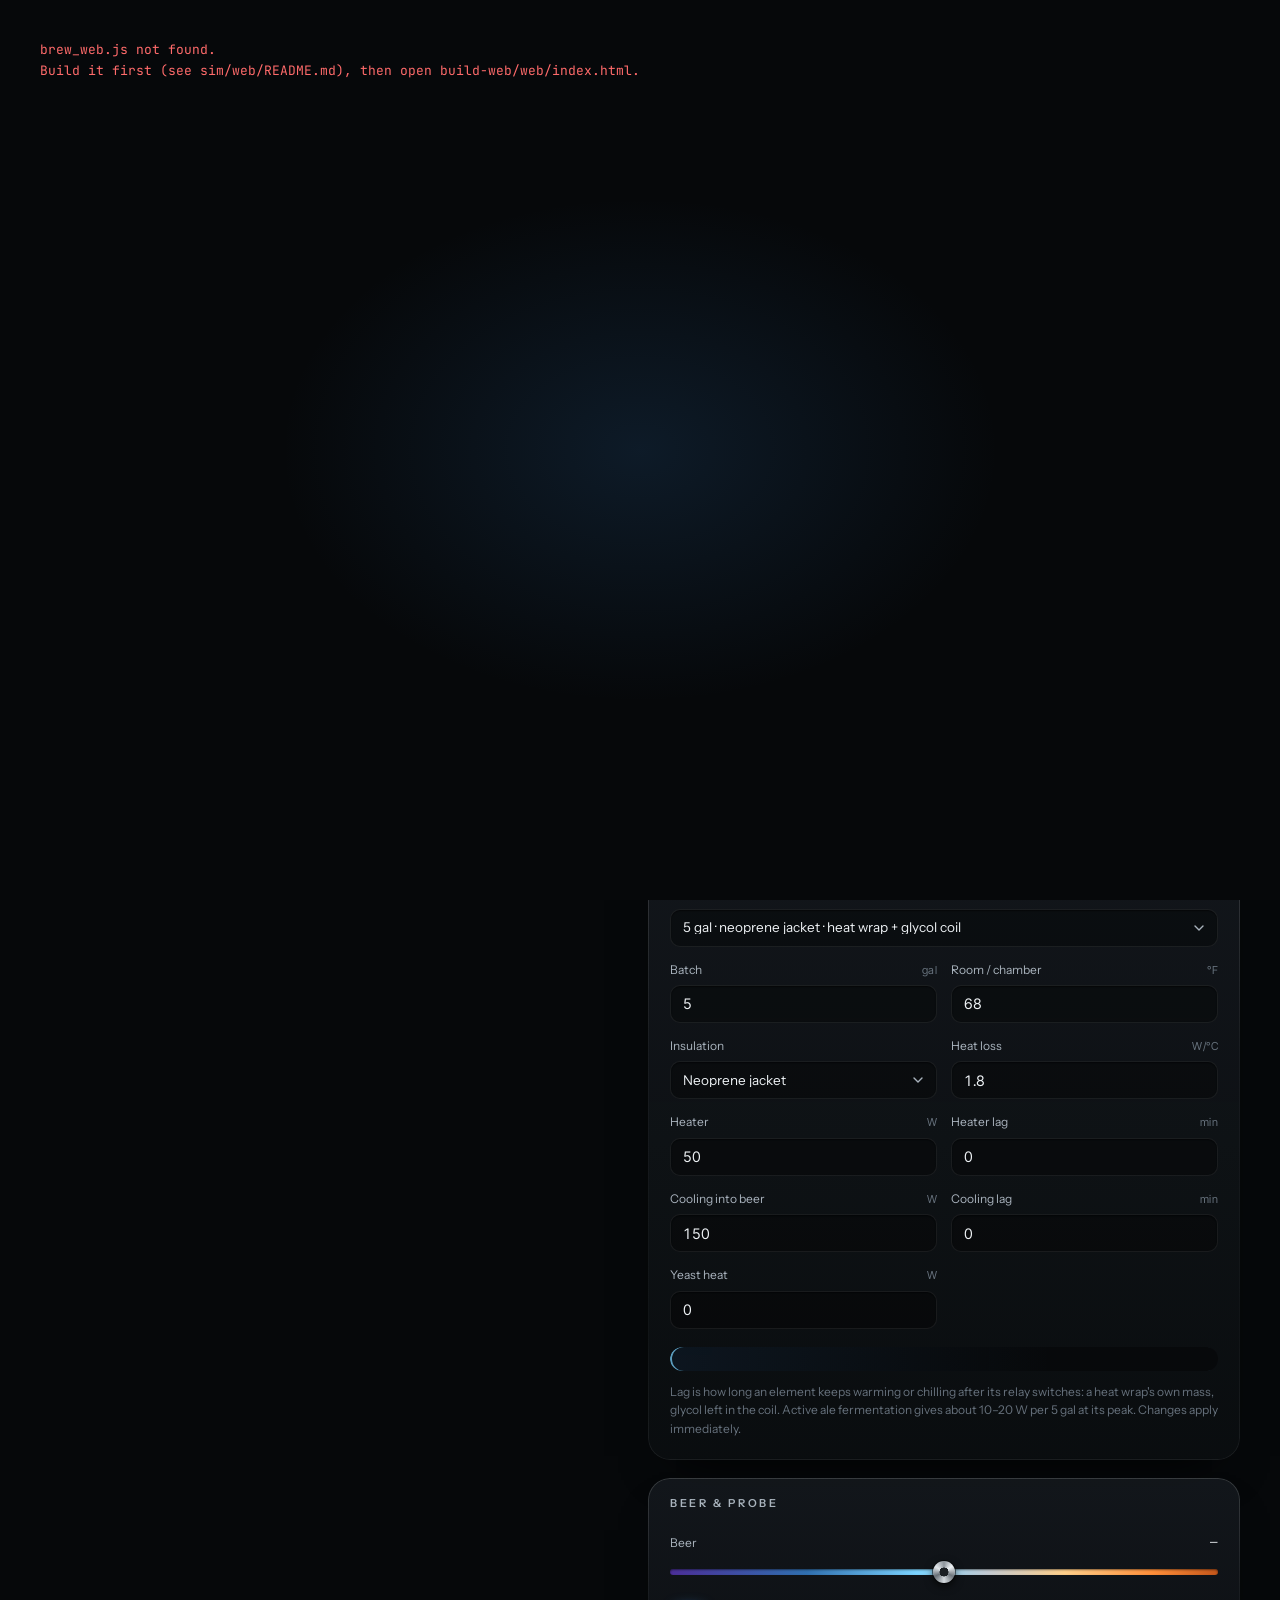
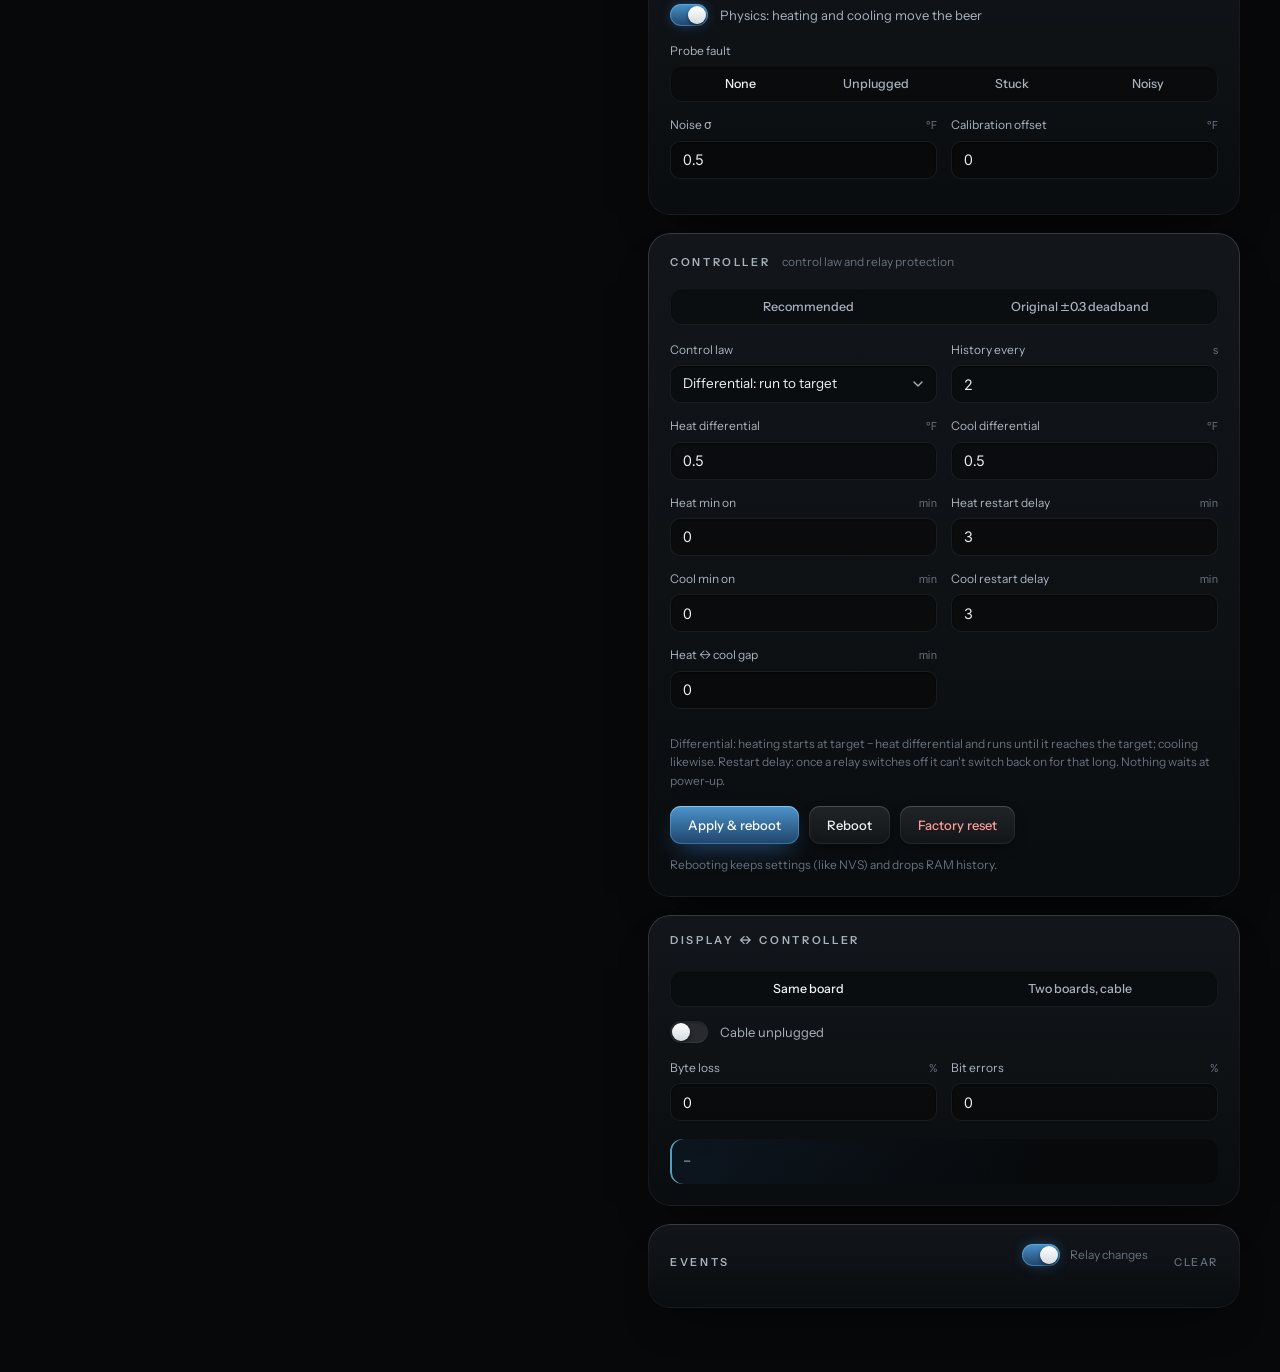
==== sim/web/index.html @ 87514ef5 "Graph: Hairline style by default, Mist as an option The history graph had a boxed fill cut square ac" ====
<!doctype html>
<html lang="en">
<head>
<meta charset="utf-8">
<meta name="viewport" content="width=device-width, initial-scale=1">
<title>BrewDial Bench</title>
<link rel="preconnect" href="https://fonts.googleapis.com">
<link rel="preconnect" href="https://fonts.gstatic.com" crossorigin>
<link href="https://fonts.googleapis.com/css2?family=Inter+Tight:wght@200;300;400;500&family=Instrument+Sans:wght@400;500;600&family=JetBrains+Mono:wght@400;500&display=swap" rel="stylesheet">
<link rel="stylesheet" href="style.css">
</head>
<body data-state="idle">

<!-- room light: tinted by the dial's state, like the dial's own background -->
<div class="atmos" aria-hidden="true"><div class="atmos-glow"></div><div class="atmos-floor"></div><div class="grain"></div></div>

<header class="bar">
  <div class="brand">
    <span class="brand-mark" aria-hidden="true"></span>
    <span class="brand-word">BrewDial</span>
    <span class="brand-sub">Bench</span>
  </div>
  <div class="clock" title="Simulated time since start">
    <span class="clock-label">Sim time</span>
    <span id="simclock">00:00:00</span>
  </div>
  <div class="seg" id="speed" role="group" aria-label="Simulation speed">
    <button data-speed="0" title="Pause the controller and beer (UI keeps running)" aria-label="Pause">
      <svg viewBox="0 0 12 12" width="10" height="10"><rect x="2" y="1.5" width="2.6" height="9" rx="1"/><rect x="7.4" y="1.5" width="2.6" height="9" rx="1"/></svg>
    </button>
    <button data-speed="1" class="on">1×</button>
    <button data-speed="10">10×</button>
    <button data-speed="60">60×</button>
    <button data-speed="600">600×</button>
    <button data-speed="3600">3600×</button>
  </div>
</header>

<main>
  <!-- ---------------------------------------------------------------- stage -->
  <section class="stage" aria-label="Device">
    <div class="device" id="device">
      <div class="ring" id="ring" title="Drag to turn the knob">
        <div class="knurl" id="knurl"></div>
        <div class="ring-light"></div>
      </div>
      <div class="bezel" id="bezel">
        <canvas id="screen" width="480" height="480" aria-label="BrewDial screen: click to tap"></canvas>
        <div class="glass" aria-hidden="true"></div>
      </div>
      <!-- square panel: three physical keys on the right edge (ButtonInput in the firmware) -->
      <div class="keys" aria-label="Panel keys">
        <button class="key" data-key="0" title="Up (↑): hold to repeat" aria-label="Up">
          <svg viewBox="0 0 24 24" width="18" height="18"><path d="M6 15l6-6 6 6" fill="none" stroke="currentColor" stroke-width="2" stroke-linecap="round" stroke-linejoin="round"/></svg>
        </button>
        <button class="key key-sel" data-key="2" title="Select (Space / Enter)" aria-label="Select"><i></i></button>
        <button class="key" data-key="1" title="Down (↓): hold to repeat" aria-label="Down">
          <svg viewBox="0 0 24 24" width="18" height="18"><path d="M6 9l6 6 6-6" fill="none" stroke="currentColor" stroke-width="2" stroke-linecap="round" stroke-linejoin="round"/></svg>
        </button>
      </div>
    </div>
    <div class="floor" aria-hidden="true"></div>

    <div class="deck deck-round">
      <button id="ccw" class="disc" title="Turn one detent counter-clockwise (←)" aria-label="Turn counter-clockwise">
        <svg viewBox="0 0 24 24" width="20" height="20"><path d="M8.5 6.2A7.5 7.5 0 1 1 4.6 13" fill="none" stroke="currentColor" stroke-width="1.6" stroke-linecap="round"/><path d="M8.9 2.6 8.3 6.6l4 .7" fill="none" stroke="currentColor" stroke-width="1.6" stroke-linecap="round" stroke-linejoin="round"/></svg>
      </button>
      <button id="press" class="press" title="Press the knob; hold to keep it down (Space)">Press</button>
      <button id="cw" class="disc" title="Turn one detent clockwise (→)" aria-label="Turn clockwise">
        <svg viewBox="0 0 24 24" width="20" height="20"><path d="M15.5 6.2A7.5 7.5 0 1 0 19.4 13" fill="none" stroke="currentColor" stroke-width="1.6" stroke-linecap="round"/><path d="M15.1 2.6l.6 4-4 .7" fill="none" stroke="currentColor" stroke-width="1.6" stroke-linecap="round" stroke-linejoin="round"/></svg>
      </button>
    </div>
    <div class="deck deck-square">
      <button class="disc" data-key="1" title="Down (↓): hold to repeat" aria-label="Down">
        <svg viewBox="0 0 24 24" width="20" height="20"><path d="M6 9l6 6 6-6" fill="none" stroke="currentColor" stroke-width="1.8" stroke-linecap="round" stroke-linejoin="round"/></svg>
      </button>
      <button class="press" data-key="2" title="Select (Space / Enter). Name to be decided">Select</button>
      <button class="disc" data-key="0" title="Up (↑): hold to repeat" aria-label="Up">
        <svg viewBox="0 0 24 24" width="20" height="20"><path d="M6 15l6-6 6 6" fill="none" stroke="currentColor" stroke-width="1.8" stroke-linecap="round" stroke-linejoin="round"/></svg>
      </button>
    </div>
    <div class="deck deck-small">
      <div class="seg" id="device-kind" role="group" aria-label="Device">
        <button data-kind="round" class="on">Round · knob ring</button>
        <button data-kind="square">Square · buttons</button>
      </div>
      <div class="seg" id="graph-style" role="group" aria-label="Graph style">
        <button data-style="hairline" class="on">Hairline</button>
        <button data-style="mist">Mist</button>
      </div>
      <span class="deck-round">
        <button id="ccw5" class="chip">−5</button>
        <button id="bounce" class="chip" title="One raw encoder count (half a detent): should do nothing">½ detent</button>
        <button id="cw5" class="chip">+5</button>
      </span>
    </div>
    <p class="hint" id="hint"></p>
  </section>

  <!-- ---------------------------------------------------------------- console -->
  <section class="console">

    <article class="card wide telemetry" id="c-state">
      <div class="tele">
        <span class="tele-label">Probe</span>
        <span class="tele-num"><b id="s-temp">–</b><i>°F</i></span>
      </div>
      <div class="tele">
        <span class="tele-label">Target</span>
        <span class="tele-num"><b id="s-sp">–</b><i>°F</i></span>
      </div>
      <div class="tele tele-doing">
        <span class="tele-label">Doing</span>
        <span class="pill" id="s-action">–</span>
      </div>
      <div class="tele-extra" id="s-extra">–</div>
    </article>

    <article class="card wide" id="c-relays">
      <header class="card-h"><h2>Outputs</h2><span class="card-sub">relays, and the power the elements actually deliver</span></header>
      <div class="relays">
        <div class="relay heat" id="r-heat">
          <div class="lens"><i></i></div>
          <div class="relay-body">
            <div class="relay-top"><b>Heat</b><span class="relay-state">–</span></div>
            <div class="meter"><i></i></div>
            <span class="relay-sub">–</span>
          </div>
        </div>
        <div class="relay cool" id="r-cool">
          <div class="lens"><i></i></div>
          <div class="relay-body">
            <div class="relay-top"><b>Cool</b><span class="relay-state">–</span></div>
            <div class="meter"><i></i></div>
            <span class="relay-sub">–</span>
          </div>
        </div>
      </div>
    </article>

    <article class="card wide" id="c-chart">
      <header class="card-h"><h2>History</h2><span class="card-sub" id="chart-span"></span>
        <button id="chart-clear" class="link">Clear</button></header>
      <canvas id="chart" height="200"></canvas>
      <div class="legend">
        <span class="k beer">Beer</span><span class="k probe">Probe reading</span>
        <span class="k sp">Target</span><span class="k heat">Heating</span><span class="k cool">Cooling</span>
      </div>
    </article>

    <article class="card" id="c-plant">
      <header class="card-h"><h2>Fermenter</h2><span class="card-sub">the physical rig</span></header>
      <div class="field"><label for="plant-preset">Setup</label>
        <select id="plant-preset">
          <option value="jacket" selected>5 gal · neoprene jacket · heat wrap + glycol coil</option>
          <option value="freezer">5 gal · chest freezer chamber + heat pad</option>
          <option value="bare">5 gal · bare stainless · heat wrap + glycol coil</option>
          <option value="fast">Fast demo (old model, ~4 °F/min)</option>
          <option value="custom">Custom</option>
        </select></div>
      <div class="grid2">
        <div class="field"><label for="vol">Batch <u>gal</u></label><input type="number" id="vol" step="0.5" min="0.5" value="5"></div>
        <div class="field"><label for="room">Room / chamber <u>°F</u></label><input type="number" id="room" step="1" value="68"></div>
        <div class="field"><label for="insul">Insulation</label>
          <select id="insul">
            <option value="bare">Bare stainless</option>
            <option value="neoprene" selected>Neoprene jacket</option>
            <option value="foam">Thick foam jacket</option>
            <option value="freezer">Inside a chest freezer</option>
            <option value="custom">Custom</option>
          </select></div>
        <div class="field"><label for="loss">Heat loss <u>W/°C</u></label><input type="number" id="loss" step="0.1" min="0" value="1.8"></div>
        <div class="field"><label for="heatw">Heater <u>W</u></label><input type="number" id="heatw" step="5" min="0" value="50"></div>
        <div class="field"><label for="heatlag">Heater lag <u>min</u></label><input type="number" id="heatlag" step="0.5" min="0" value="0"></div>
        <div class="field"><label for="coolw">Cooling into beer <u>W</u></label><input type="number" id="coolw" step="10" min="0" value="150"></div>
        <div class="field"><label for="coollag">Cooling lag <u>min</u></label><input type="number" id="coollag" step="0.5" min="0" value="0"></div>
        <div class="field"><label for="yeast">Yeast heat <u>W</u></label><input type="number" id="yeast" step="1" value="0"></div>
      </div>
      <p class="readout" id="plant-explain"></p>
      <p class="note">Lag is how long an element keeps warming or chilling after its relay switches: a heat wrap's own mass, glycol left in the coil. Active ale fermentation gives about 10–20 W per 5 gal at its peak. Changes apply immediately.</p>
    </article>

    <article class="card" id="c-beer">
      <header class="card-h"><h2>Beer &amp; probe</h2></header>
      <div class="field">
        <label for="beer">Beer <b id="beer-v">–</b></label>
        <input type="range" id="beer" min="25" max="90" step="0.1">
      </div>
      <label class="switch-row"><input type="checkbox" class="switch" id="physics" checked> Physics: heating and cooling move the beer</label>
      <div class="field">
        <label>Probe fault</label>
        <div class="seg seg-fill" id="fault">
          <button data-f="0" class="on">None</button>
          <button data-f="1">Unplugged</button>
          <button data-f="2">Stuck</button>
          <button data-f="3">Noisy</button>
        </div>
      </div>
      <div class="grid2">
        <div class="field"><label for="noise">Noise σ <u>°F</u></label><input type="number" id="noise" step="0.1" min="0" value="0.5"></div>
        <div class="field"><label for="offset">Calibration offset <u>°F</u></label><input type="number" id="offset" step="0.1" value="0"></div>
      </div>
    </article>

    <article class="card" id="c-setup">
      <header class="card-h"><h2>Controller</h2><span class="card-sub">control law and relay protection</span></header>
      <div class="seg seg-fill presets">
        <button id="preset-recommended">Recommended</button>
        <button id="preset-original">Original ±0.3 deadband</button>
      </div>
      <div class="grid2">
        <div class="field"><label for="law">Control law</label>
          <select id="law"><option value="1" selected>Differential: run to target</option><option value="0">Deadband: stop at band</option></select></div>
        <div class="field"><label for="histsec">History every <u>s</u></label><input type="number" id="histsec" min="1" max="3600" value="2"></div>
        <div class="field"><label for="hdiff">Heat differential <u>°F</u></label><input type="number" id="hdiff" step="0.1" min="0" value="0.5"></div>
        <div class="field"><label for="cdiff">Cool differential <u>°F</u></label><input type="number" id="cdiff" step="0.1" min="0" value="0.5"></div>
        <div class="field"><label for="hon">Heat min on <u>min</u></label><input type="number" id="hon" step="0.5" min="0" value="0"></div>
        <div class="field"><label for="hoff">Heat restart delay <u>min</u></label><input type="number" id="hoff" step="0.5" min="0" value="3"></div>
        <div class="field"><label for="con">Cool min on <u>min</u></label><input type="number" id="con" step="0.5" min="0" value="0"></div>
        <div class="field"><label for="coff">Cool restart delay <u>min</u></label><input type="number" id="coff" step="0.5" min="0" value="3"></div>
        <div class="field"><label for="change">Heat ↔ cool gap <u>min</u></label><input type="number" id="change" step="0.5" min="0" value="0"></div>
      </div>
      <p class="note">Differential: heating starts at target − heat differential and runs until it reaches the target; cooling likewise. Restart delay: once a relay switches off it can't switch back on for that long. Nothing waits at power-up.</p>
      <div class="actions">
        <button id="apply" class="btn primary">Apply &amp; reboot</button>
        <button id="reboot" class="btn">Reboot</button>
        <button id="factory" class="btn danger">Factory reset</button>
      </div>
      <p class="note">Rebooting keeps settings (like NVS) and drops RAM history.</p>
    </article>

    <article class="card" id="c-link">
      <header class="card-h"><h2>Display ↔ controller</h2></header>
      <div class="seg seg-fill" id="topology">
        <button data-split="0" class="on">Same board</button>
        <button data-split="1">Two boards, cable</button>
      </div>
      <div id="link-opts">
        <label class="switch-row"><input type="checkbox" class="switch" id="unplug"> Cable unplugged</label>
        <div class="grid2">
          <div class="field"><label for="drop">Byte loss <u>%</u></label><input type="number" id="drop" min="0" max="100" step="0.5" value="0"></div>
          <div class="field"><label for="corrupt">Bit errors <u>%</u></label><input type="number" id="corrupt" min="0" max="100" step="0.5" value="0"></div>
        </div>
      </div>
      <p class="readout" id="link-stats">–</p>
    </article>

    <article class="card wide" id="c-log">
      <header class="card-h"><h2>Events</h2>
        <label class="switch-row inline"><input type="checkbox" class="switch" id="log-actions" checked> Relay changes</label>
        <button id="log-clear" class="link">Clear</button></header>
      <ol id="log" aria-live="polite"></ol>
    </article>
  </section>
</main>

<div id="loading"><div class="load-word">BrewDial</div><div class="load-line"><i></i></div><div class="load-msg">Starting the firmware</div></div>
<script src="brew_web.js"></script>
<script src="app.js"></script>
</body>
</html>
---- sim/web/style.css ----
/* BrewDial Bench. The page takes its colour from the dial: the same gradients brew_ui.c uses
 * for cool / idle, heat, cold crash and pause (s_grad, s_line) light the room around the device.
 * Machined stainless and knurl for the hardware, smoked glass for the instruments. */

/* ---------------------------------------------------------------- tokens */
@property --s      { syntax: '<color>'; inherits: true; initial-value: #3070b0; }
@property --s-hi   { syntax: '<color>'; inherits: true; initial-value: #7cd4ff; }
@property --s-deep { syntax: '<color>'; inherits: true; initial-value: #20456b; }

:root {
  /* the dial's palette (brew_ui.c) */
  --cool: #3070b0;  --cool-hi: #7cd4ff;  --cool-deep: #20456b;
  --heat: #ff8f3a;  --heat-hi: #ffcf8a;  --heat-deep: #c4561a;
  --crash: #8c5ff2; --crash-hi: #d8bcff; --crash-deep: #4b2e98;
  --pause: #5f6871; --pause-hi: #c3cad1; --pause-deep: #383f46;

  /* surfaces */
  --ink-0: #06080a;
  --ink-1: #0b0e11;
  --well: rgba(0, 0, 0, .32);
  --hair: rgba(255, 255, 255, .07);
  --hair-2: rgba(255, 255, 255, .12);

  /* text */
  --text: #eef2f5;
  --text-2: #a9b3bd;
  --text-3: #66717c;
  --bad: #ff6b6b;

  /* type */
  --f-ui: "Instrument Sans", "SF Pro Text", "Segoe UI Variable Text", system-ui, sans-serif;
  --f-num: "Inter Tight", "SF Pro Display", "Segoe UI Variable Display", system-ui, sans-serif;
  --f-mono: "JetBrains Mono", "SF Mono", "Cascadia Mono", Consolas, monospace;

  --ease: cubic-bezier(.2, .75, .2, 1);
  color-scheme: dark;
}

/* the room follows the dial (same mapping as compute_vs) */
body[data-state="idle"],
body[data-state="cool"]  { --s: var(--cool);  --s-hi: var(--cool-hi);  --s-deep: var(--cool-deep); }
body[data-state="heat"]  { --s: var(--heat);  --s-hi: var(--heat-hi);  --s-deep: var(--heat-deep); }
body[data-state="crash"] { --s: var(--crash); --s-hi: var(--crash-hi); --s-deep: var(--crash-deep); }
body[data-state="pause"] { --s: var(--pause); --s-hi: var(--pause-hi); --s-deep: var(--pause-deep); }

/* ---------------------------------------------------------------- base */
*, *::before, *::after { box-sizing: border-box; }
html, body { margin: 0; }
body {
  min-height: 100vh;
  background: var(--ink-0);
  color: var(--text);
  font: 400 14px/1.45 var(--f-ui);
  -webkit-font-smoothing: antialiased;
  transition: --s 1.1s var(--ease), --s-hi 1.1s var(--ease), --s-deep 1.1s var(--ease);
}
button, input, select { font: inherit; color: inherit; }
::selection { background: color-mix(in oklab, var(--s) 45%, transparent); }

/* ---------------------------------------------------------------- atmosphere */
.atmos { position: fixed; inset: 0; z-index: -1; pointer-events: none; overflow: hidden; }
.atmos-glow {
  position: absolute; inset: -10%;
  background:
    radial-gradient(42% 46% at 24% 42%, color-mix(in oklab, var(--s) 34%, transparent), transparent 72%),
    radial-gradient(30% 30% at 24% 42%, color-mix(in oklab, var(--s-hi) 10%, transparent), transparent 70%),
    radial-gradient(60% 50% at 85% 0%, color-mix(in oklab, var(--s-deep) 22%, transparent), transparent 70%);
}
.atmos-floor {
  position: absolute; inset: 0;
  background:
    radial-gradient(120% 80% at 50% 120%, rgba(255, 255, 255, .025), transparent 60%),
    radial-gradient(140% 120% at 50% 40%, transparent 55%, rgba(0, 0, 0, .55));
}
.grain {
  position: absolute; inset: 0; opacity: .045;
  background-image: url("data:image/svg+xml,%3Csvg xmlns='http://www.w3.org/2000/svg' width='160' height='160'%3E%3Cfilter id='n'%3E%3CfeTurbulence type='fractalNoise' baseFrequency='.9' numOctaves='2' stitchTiles='stitch'/%3E%3C/filter%3E%3Crect width='100%25' height='100%25' filter='url(%23n)'/%3E%3C/svg%3E");
}

/* ---------------------------------------------------------------- header */
.bar {
  position: sticky; top: 0; z-index: 5;
  display: grid; grid-template-columns: 1fr auto 1fr; align-items: center; gap: 24px;
  height: 68px; padding: 0 40px;
  background: linear-gradient(180deg, rgba(6, 8, 10, .82), rgba(6, 8, 10, .55));
  backdrop-filter: blur(20px) saturate(150%);
  -webkit-backdrop-filter: blur(20px) saturate(150%);
}
.bar::after {
  content: ""; position: absolute; left: 0; right: 0; bottom: 0; height: 1px;
  background: linear-gradient(90deg, transparent, var(--hair-2) 20%, color-mix(in oklab, var(--s-hi) 40%, transparent) 50%, var(--hair-2) 80%, transparent);
}
.brand { display: flex; align-items: center; gap: 14px; }
.brand-mark {
  width: 22px; height: 22px; border-radius: 50%; position: relative; flex: none;
  background: conic-gradient(#8d949b, #eef2f5 12%, #6f767d 28%, #d4dade 42%, #686f76 56%, #e3e8ec 70%, #7a8188 84%, #8d949b);
  box-shadow: 0 2px 6px rgba(0, 0, 0, .6);
}
.brand-mark::after {
  content: ""; position: absolute; inset: 3px; border-radius: 50%;
  background: radial-gradient(circle at 50% 30%, var(--s-hi), var(--s) 45%, var(--s-deep) 80%, #000);
  box-shadow: inset 0 0 0 1px rgba(0, 0, 0, .6), 0 0 10px color-mix(in oklab, var(--s) 70%, transparent);
}
.brand-word { font-weight: 600; font-size: 13px; letter-spacing: .34em; text-transform: uppercase; }
.brand-sub {
  font-size: 11px; letter-spacing: .26em; text-transform: uppercase; color: var(--text-3);
  padding-left: 14px; border-left: 1px solid var(--hair-2);
}
.clock { display: flex; flex-direction: column; align-items: center; line-height: 1; gap: 5px; }
.clock-label { font-size: 9.5px; letter-spacing: .3em; text-transform: uppercase; color: var(--text-3); }
#simclock {
  font: 300 22px/1 var(--f-num); letter-spacing: .04em; font-variant-numeric: tabular-nums;
  color: var(--text);
}
.bar > .seg { justify-self: end; }

/* ---------------------------------------------------------------- segmented control (sliding thumb) */
.seg {
  position: relative; display: inline-flex; padding: 3px; gap: 2px; border-radius: 12px;
  background: rgba(0, 0, 0, .35);
  box-shadow: inset 0 1px 2px rgba(0, 0, 0, .6), inset 0 0 0 1px var(--hair);
}
.seg button {
  position: relative; z-index: 1; border: 0; background: none; cursor: pointer;
  height: 30px; padding: 0 13px; border-radius: 9px;
  font: 500 12.5px/1 var(--f-num); letter-spacing: .02em; color: var(--text-2);
  display: inline-flex; align-items: center; justify-content: center;
  transition: color .25s var(--ease);
}
.seg button svg { fill: currentColor; }
.seg button:hover { color: var(--text); }
.seg button.on { color: var(--text); }
.seg-thumb {
  position: absolute; top: 3px; bottom: 3px; left: 0; width: 0; border-radius: 9px; z-index: 0;
  background: linear-gradient(180deg, rgba(255, 255, 255, .17), rgba(255, 255, 255, .07));
  box-shadow: 0 2px 8px rgba(0, 0, 0, .45), inset 0 1px 0 rgba(255, 255, 255, .18), inset 0 0 0 1px rgba(255, 255, 255, .05);
  transition: left .38s var(--ease), width .38s var(--ease);
}
.seg-fill { display: flex; width: 100%; }
.seg-fill button { flex: 1; font-family: var(--f-ui); font-size: 12.5px; letter-spacing: 0; }
.seg.presets button:active { background: rgba(255, 255, 255, .08); }

/* ---------------------------------------------------------------- layout */
main {
  display: grid; grid-template-columns: minmax(360px, 560px) minmax(0, 1fr); gap: 48px;
  max-width: 1720px; margin: 0 auto; padding: 36px 40px 64px; align-items: start;
}

/* ---------------------------------------------------------------- stage: the device */
.stage {
  position: sticky; top: 100px;
  display: flex; flex-direction: column; align-items: center;
  animation: arrive 1s var(--ease) both;
}
.device { position: relative; width: min(100%, 520px); aspect-ratio: 1; }

/* the rotary ring: knurled gunmetal, turns for real */
.device::before {            /* light the device casts on the room */
  content: ""; position: absolute; inset: -18%; border-radius: 50%; z-index: -1;
  background: radial-gradient(circle, color-mix(in oklab, var(--s) 30%, transparent) 28%, color-mix(in oklab, var(--s) 10%, transparent) 50%, transparent 70%);
}
.ring {
  position: absolute; inset: 0; border-radius: 50%; cursor: grab; touch-action: none;
  background: #0d0f12;
  box-shadow:
    0 60px 90px -30px rgba(0, 0, 0, .9),
    0 24px 40px -18px rgba(0, 0, 0, .85),
    0 0 0 1px rgba(255, 255, 255, .06);
}
.ring.dragging { cursor: grabbing; }
.knurl {
  position: absolute; inset: 0; border-radius: 50%;
  background:
    repeating-conic-gradient(from 0deg, #3a4048 0deg .9deg, #1b1f23 .9deg 2.4deg, #2a2f35 2.4deg 3deg);
  transform: rotate(var(--rot, 0deg));
  transition: transform .22s var(--ease);
}
.ring.dragging .knurl { transition: none; }
.ring-light {                 /* fixed studio light over the turning ridges */
  position: absolute; inset: 0; border-radius: 50%; pointer-events: none;
  background:
    conic-gradient(from 200deg, rgba(255, 255, 255, .26), rgba(255, 255, 255, 0) 22%, rgba(0, 0, 0, .45) 50%, rgba(255, 255, 255, .02) 72%, rgba(255, 255, 255, .26)),
    radial-gradient(circle, transparent 78%, rgba(0, 0, 0, .55) 100%);
  box-shadow:
    inset 0 2px 1px rgba(255, 255, 255, .22),
    inset 0 -2px 2px rgba(0, 0, 0, .7),
    inset 0 0 0 1px rgba(255, 255, 255, .07);
}

/* the bezel: brushed stainless, then a black gasket, then the glass */
.bezel {
  position: absolute; inset: 8%; border-radius: 50%; padding: 2.4%;
  background:
    conic-gradient(from 12deg, #80878e, #eef2f5 10%, #6c737a 24%, #d6dce0 38%, #636a71 52%, #e6ebee 66%, #757c83 80%, #cfd5da 92%, #80878e);
  box-shadow:
    0 0 0 1px rgba(0, 0, 0, .7),
    0 10px 24px rgba(0, 0, 0, .65),
    inset 0 1px 0 rgba(255, 255, 255, .75),
    inset 0 -1px 1px rgba(0, 0, 0, .5);
  transition: transform .09s ease-out, border-radius .3s var(--ease);
}
.bezel::before {              /* chamfer: a thin darker step down to the gasket */
  content: ""; position: absolute; inset: 1.4%; border-radius: inherit; pointer-events: none;
  box-shadow: inset 0 0 0 1px rgba(0, 0, 0, .35), inset 0 2px 3px rgba(0, 0, 0, .45);
}
#screen {
  position: relative; display: block; width: 100%; height: 100%; border-radius: 50%;
  background: #000; touch-action: none; cursor: pointer;
  box-shadow: 0 0 0 3px #050607;
  transition: border-radius .3s var(--ease);
}
.glass {
  position: absolute; inset: 2.4%; border-radius: 50%; pointer-events: none;
  background:
    linear-gradient(152deg, rgba(255, 255, 255, .11) 0%, rgba(255, 255, 255, .03) 26%, transparent 44%),
    radial-gradient(circle at 50% 50%, transparent 82%, rgba(0, 0, 0, .28) 100%);
  transition: border-radius .3s var(--ease);
}
.device.pressed .bezel { transform: scale(.982); }

/* ---- square panel with side keys (Device: Square · buttons) ---- */
.stage .keys, .stage .deck-square { display: none; }   /* two classes: beats .deck { display: flex } */
.stage.square .deck-round { display: none; }
.stage.square .deck-square { display: flex; }
.stage.square .keys { display: flex; }
.stage.square .ring { display: none; }
.stage.square .bezel {
  inset: 9% 17% 9% 1%; border-radius: 7%;
  background:   /* brushed, grain running left-right */
    repeating-linear-gradient(0deg, rgba(255, 255, 255, .035) 0 1px, rgba(0, 0, 0, .03) 1px 3px),
    linear-gradient(160deg, #e9eef1 0%, #a9b0b6 22%, #d9dee2 46%, #7c838a 70%, #c9cfd4 100%);
  box-shadow:
    0 60px 90px -30px rgba(0, 0, 0, .9),
    0 24px 40px -18px rgba(0, 0, 0, .85),
    0 0 0 1px rgba(0, 0, 0, .7),
    inset 0 1px 0 rgba(255, 255, 255, .8),
    inset 0 -1px 1px rgba(0, 0, 0, .5);
}
.stage.square #screen, .stage.square .glass { border-radius: 3.5%; }
.stage.square .device.pressed .bezel { transform: none; }

.keys {
  position: absolute; right: 4%; top: 50%; transform: translateY(-50%);
  flex-direction: column; align-items: center; gap: 14px;
}
.key {               /* a machined side key, like a watch crown button */
  position: relative; width: 44px; height: 70px; border: 0; border-radius: 13px; cursor: pointer;
  display: grid; place-items: center; color: #23272c;
  background:
    linear-gradient(90deg, rgba(0, 0, 0, .25), rgba(255, 255, 255, 0) 30%, rgba(255, 255, 255, 0) 70%, rgba(0, 0, 0, .3)),
    linear-gradient(180deg, #eef2f5, #b4bbc1 45%, #8d949b 100%);
  box-shadow:
    -3px 0 0 #3a4047,                 /* the key's depth into the case */
    0 10px 18px -8px rgba(0, 0, 0, .85),
    inset 0 1px 0 rgba(255, 255, 255, .9),
    inset 0 -1px 0 rgba(0, 0, 0, .35);
  transition: transform .08s ease-out, box-shadow .12s;
}
.key svg { filter: drop-shadow(0 1px 0 rgba(255, 255, 255, .6)); }
.key:hover { color: #000; }
.key.held {
  transform: translateX(-3px);
  box-shadow: 0 0 0 #3a4047, 0 6px 12px -8px rgba(0, 0, 0, .8), inset 0 2px 4px rgba(0, 0, 0, .35),
              0 0 22px -4px color-mix(in oklab, var(--s) 80%, transparent);
}
.key-sel { height: 44px; border-radius: 50%; }
.key-sel i {         /* a lit jewel: the room's colour */
  width: 10px; height: 10px; border-radius: 50%;
  background: radial-gradient(circle at 40% 35%, #fff, var(--s-hi) 45%, var(--s) 100%);
  box-shadow: 0 0 10px var(--s-hi), inset 0 -1px 1px rgba(0, 0, 0, .3);
}
.deck-small > span.deck-round { display: inline-flex; gap: 8px; }
#device-kind button { font-family: var(--f-ui); font-size: 12px; letter-spacing: 0; }

.floor {
  width: 78%; height: 46px; margin-top: -6px; pointer-events: none;
  background:
    radial-gradient(50% 50% at 50% 30%, rgba(0, 0, 0, .75), transparent 70%),
    radial-gradient(45% 40% at 50% 40%, color-mix(in oklab, var(--s) 22%, transparent), transparent 75%);
}

/* deck under the device */
.deck { display: flex; align-items: center; justify-content: center; gap: 14px; margin-top: 6px; }
.deck-small { gap: 8px; margin-top: 14px; flex-wrap: wrap; }
.disc, .press, .chip, .btn {
  border: 0; cursor: pointer; color: var(--text);
  background: linear-gradient(180deg, rgba(255, 255, 255, .09), rgba(255, 255, 255, .03));
  box-shadow: 0 6px 16px -6px rgba(0, 0, 0, .8), inset 0 1px 0 rgba(255, 255, 255, .12), inset 0 0 0 1px var(--hair);
  transition: background .2s, box-shadow .25s, transform .08s, color .2s;
}
.disc:hover, .chip:hover, .btn:hover { background: linear-gradient(180deg, rgba(255, 255, 255, .13), rgba(255, 255, 255, .05)); }
.disc:active, .chip:active, .btn:active { transform: translateY(1px); }
.disc { width: 52px; height: 52px; border-radius: 50%; display: grid; place-items: center; color: var(--text-2); }
.disc:hover { color: var(--text); }
.press {
  height: 52px; min-width: 136px; padding: 0 26px; border-radius: 26px;
  font: 600 11.5px/1 var(--f-ui); letter-spacing: .3em; text-transform: uppercase; text-indent: .3em;
  background:
    linear-gradient(180deg, rgba(255, 255, 255, .14), rgba(255, 255, 255, 0) 55%),
    linear-gradient(180deg, #2c3238, #14171a);
}
.press:hover { color: #fff; }
.press.held {
  color: #fff; transform: translateY(1px);
  background: linear-gradient(180deg, color-mix(in oklab, var(--s-hi) 40%, var(--s)), var(--s-deep));
  box-shadow: 0 0 0 1px color-mix(in oklab, var(--s-hi) 50%, transparent), 0 0 34px -4px color-mix(in oklab, var(--s) 80%, transparent),
              inset 0 2px 6px rgba(0, 0, 0, .35);
}
.chip { height: 30px; padding: 0 14px; border-radius: 15px; font: 500 12px/1 var(--f-num); color: var(--text-2); }
.chip:hover { color: var(--text); }
.hint { margin: 18px 0 0; font-size: 12px; color: var(--text-3); text-align: center; letter-spacing: .01em; }

/* ---------------------------------------------------------------- console */
.console { display: grid; grid-template-columns: repeat(2, minmax(0, 1fr)); gap: 18px; min-width: 0; }
.card {
  position: relative; min-width: 0; padding: 20px 22px 22px; border-radius: 22px;
  /* no backdrop-filter: the room behind is a soft gradient, and blurring it every frame costs a lot */
  background: linear-gradient(180deg, rgba(22, 27, 32, .78), rgba(12, 15, 18, .72));
  box-shadow: 0 24px 48px -28px rgba(0, 0, 0, .9);
  animation: rise .8s var(--ease) both;
  animation-delay: calc(var(--i, 0) * 70ms + 120ms);
}
.card::before {               /* hairline edge that catches the light from above */
  content: ""; position: absolute; inset: 0; border-radius: inherit; padding: 1px; pointer-events: none;
  background: linear-gradient(180deg, rgba(255, 255, 255, .16), rgba(255, 255, 255, .04) 35%, rgba(255, 255, 255, .025) 80%, rgba(255, 255, 255, .07));
  -webkit-mask: linear-gradient(#000 0 0) content-box, linear-gradient(#000 0 0);
  -webkit-mask-composite: xor;
          mask: linear-gradient(#000 0 0) content-box exclude, linear-gradient(#000 0 0);
}
.card.wide { grid-column: 1 / -1; }
.console > :nth-child(1) { --i: 0; } .console > :nth-child(2) { --i: 1; } .console > :nth-child(3) { --i: 2; }
.console > :nth-child(4) { --i: 3; } .console > :nth-child(5) { --i: 4; } .console > :nth-child(6) { --i: 5; }
.console > :nth-child(7) { --i: 6; } .console > :nth-child(8) { --i: 7; }

.card-h { display: flex; align-items: baseline; gap: 12px; margin: 0 0 16px; min-height: 20px; }
.card-h h2 {
  margin: 0; font: 600 11px/1 var(--f-ui); letter-spacing: .24em; text-transform: uppercase; color: var(--text-2);
}
.card-sub { font-size: 12px; color: var(--text-3); }
.card-h .link { margin-left: auto; }
.card-h .switch-row.inline + .link { margin-left: 14px; }

/* ---------------------------------------------------------------- telemetry */
.telemetry {
  display: grid; grid-template-columns: 1fr 1fr auto; align-items: end; gap: 8px 32px; padding: 24px 28px 20px;
  background:
    radial-gradient(120% 140% at 0% 0%, color-mix(in oklab, var(--s) 20%, transparent), transparent 55%),
    linear-gradient(180deg, rgba(255, 255, 255, .045), rgba(255, 255, 255, .012));
}
.tele { display: flex; flex-direction: column; gap: 8px; min-width: 0; }
.tele-label { font-size: 10.5px; letter-spacing: .28em; text-transform: uppercase; color: var(--text-3); }
.tele-num { display: flex; align-items: flex-start; gap: 4px; line-height: .9; }
.tele-num b {
  font: 200 clamp(40px, 4.4vw, 64px)/.9 var(--f-num); letter-spacing: -.035em; font-variant-numeric: tabular-nums;
  color: var(--text);
}
.tele-num i { font: 300 17px/1 var(--f-num); font-style: normal; color: var(--text-3); margin-top: .35em; }
#c-state .tele:nth-child(2) b { color: var(--s-hi); transition: color 1.1s var(--ease); }
#s-temp.invalid { color: var(--bad); font-size: clamp(28px, 3vw, 40px); letter-spacing: -.01em; }
.tele-doing { align-items: flex-end; }
.pill {
  display: inline-flex; align-items: center; gap: 9px; height: 36px; padding: 0 18px 0 14px; border-radius: 18px;
  font: 600 11.5px/1 var(--f-ui); letter-spacing: .22em; text-transform: uppercase; color: var(--text-2);
  background: rgba(255, 255, 255, .05); box-shadow: inset 0 0 0 1px var(--hair-2);
  transition: color .5s, background .5s, box-shadow .5s;
}
.pill::before {
  content: ""; width: 7px; height: 7px; border-radius: 50%; background: currentColor; opacity: .55;
}
.pill.cooling { color: var(--cool-hi); background: color-mix(in oklab, var(--cool) 22%, transparent); box-shadow: inset 0 0 0 1px color-mix(in oklab, var(--cool-hi) 35%, transparent), 0 0 24px -6px var(--cool); }
.pill.heating { color: var(--heat-hi); background: color-mix(in oklab, var(--heat) 20%, transparent); box-shadow: inset 0 0 0 1px color-mix(in oklab, var(--heat-hi) 35%, transparent), 0 0 24px -6px var(--heat); }
.pill.cooling::before, .pill.heating::before { opacity: 1; box-shadow: 0 0 8px currentColor; animation: beat 1.8s ease-in-out infinite; }
.pill.paused { color: var(--pause-hi); }
.tele-extra {
  grid-column: 1 / -1; margin-top: 14px; padding-top: 14px; border-top: 1px solid var(--hair);
  font-size: 12.5px; color: var(--text-3);
}

/* ---------------------------------------------------------------- relays */
.relays { display: grid; grid-template-columns: 1fr 1fr; gap: 14px; }
.relay {
  --pwr: 0; --c: var(--heat); --c-hi: var(--heat-hi); --c-deep: var(--heat-deep);
  display: flex; align-items: center; gap: 18px; padding: 16px 18px; border-radius: 16px;
  background: var(--well); box-shadow: inset 0 1px 2px rgba(0, 0, 0, .5), inset 0 0 0 1px var(--hair);
}
.relay.cool { --c: var(--cool); --c-hi: var(--cool-hi); --c-deep: var(--cool-deep); }
.lens {                       /* an indicator lamp in a steel collar */
  position: relative; width: 48px; height: 48px; border-radius: 50%; flex: none;
  background: conic-gradient(from 20deg, #6c737a, #dfe4e8 14%, #585f66 32%, #c4cace 52%, #545b62 70%, #d6dce0 86%, #6c737a);
  box-shadow: 0 4px 10px rgba(0, 0, 0, .7);
}
.lens::before {               /* glow = power actually delivered (lags the relay) */
  content: ""; position: absolute; inset: -60%; border-radius: 50%; pointer-events: none;
  background: radial-gradient(circle, color-mix(in oklab, var(--c) 70%, transparent), transparent 62%);
  opacity: var(--pwr); transition: opacity .4s;
}
.lens i {
  position: absolute; inset: 5px; border-radius: 50%;
  background: radial-gradient(circle at 40% 32%, #3a4047, #121518 72%);
  box-shadow: inset 0 2px 4px rgba(0, 0, 0, .8), inset 0 -1px 1px rgba(255, 255, 255, .08);
  transition: background .25s, box-shadow .25s;
}
.lens i::after {              /* glass highlight */
  content: ""; position: absolute; left: 22%; top: 14%; width: 38%; height: 26%; border-radius: 50%;
  background: linear-gradient(180deg, rgba(255, 255, 255, .5), rgba(255, 255, 255, 0));
  filter: blur(.5px);
}
.relay.on .lens i {
  background: radial-gradient(circle at 42% 36%, #fff, var(--c-hi) 26%, var(--c) 62%, var(--c-deep));
  box-shadow: inset 0 -2px 4px rgba(0, 0, 0, .35), 0 0 18px var(--c);
}
.relay-body { flex: 1; min-width: 0; display: flex; flex-direction: column; gap: 8px; }
.relay-top { display: flex; align-items: baseline; justify-content: space-between; gap: 10px; }
.relay-top b { font-weight: 500; font-size: 15px; letter-spacing: .01em; }
.relay-state { font: 400 12.5px/1 var(--f-num); font-variant-numeric: tabular-nums; color: var(--text-2); white-space: nowrap; }
.relay.on .relay-state { color: var(--c-hi); }
.meter { height: 4px; border-radius: 2px; background: rgba(255, 255, 255, .06); overflow: hidden; }
.meter i {
  display: block; height: 100%; width: calc(var(--pwr) * 100%); border-radius: inherit;
  background: linear-gradient(90deg, var(--c-deep), var(--c) 60%, var(--c-hi));
  box-shadow: 0 0 10px var(--c);
  transition: width .4s var(--ease);
}
.relay-sub { font: 400 12px/1.5 var(--f-num); font-variant-numeric: tabular-nums; color: var(--text-3); white-space: pre-line; }

/* ---------------------------------------------------------------- chart */
#chart {
  display: block; width: 100%; height: 220px; border-radius: 14px;
  background: linear-gradient(180deg, rgba(0, 0, 0, .18), rgba(0, 0, 0, .34));
  box-shadow: inset 0 0 0 1px var(--hair);
}
.legend { display: flex; flex-wrap: wrap; gap: 20px; margin-top: 12px; font-size: 12px; color: var(--text-3); }
.legend .k { display: inline-flex; align-items: center; gap: 8px; }
.legend .k::before { content: ""; width: 16px; height: 2px; border-radius: 1px; background: currentColor; }
.k.beer::before { background: var(--text); box-shadow: 0 0 6px rgba(255, 255, 255, .5); }
.k.probe::before { background: var(--text-3); }
.k.sp::before { background: none; border-top: 2px dotted rgba(255, 255, 255, .5); height: 0; }
.k.heat::before { height: 8px; width: 12px; background: color-mix(in oklab, var(--heat) 45%, transparent); }
.k.cool::before { height: 8px; width: 12px; background: color-mix(in oklab, var(--cool) 55%, transparent); }

/* ---------------------------------------------------------------- forms */
.field { margin: 0 0 14px; min-width: 0; }
.field label {
  display: flex; justify-content: space-between; align-items: baseline; gap: 8px;
  font-size: 12px; color: var(--text-2); margin-bottom: 7px;
}
.field label u { text-decoration: none; font: 400 11px/1 var(--f-num); color: var(--text-3); letter-spacing: .04em; }
.field label b { font: 300 15px/1 var(--f-num); color: var(--text); font-variant-numeric: tabular-nums; }
.grid2 { display: grid; grid-template-columns: 1fr 1fr; gap: 0 14px; }

input[type=number], select {
  width: 100%; height: 38px; padding: 0 12px; border-radius: 10px; outline: none;
  background: var(--well); border: 1px solid var(--hair);
  box-shadow: inset 0 1px 2px rgba(0, 0, 0, .55);
  font: 400 14.5px/1 var(--f-num); font-variant-numeric: tabular-nums; color: var(--text);
  transition: border-color .2s, box-shadow .2s, background .2s;
}
input[type=number]::-webkit-inner-spin-button, input[type=number]::-webkit-outer-spin-button { -webkit-appearance: none; margin: 0; }
input[type=number] { -moz-appearance: textfield; appearance: textfield; }
select {
  appearance: none; -webkit-appearance: none; padding-right: 34px; cursor: pointer;
  font: 400 13.5px/1 var(--f-ui);
  background-image: url("data:image/svg+xml,%3Csvg xmlns='http://www.w3.org/2000/svg' width='10' height='6'%3E%3Cpath d='M1 1l4 4 4-4' fill='none' stroke='%23a9b3bd' stroke-width='1.4' stroke-linecap='round' stroke-linejoin='round'/%3E%3C/svg%3E");
  background-repeat: no-repeat; background-position: right 13px center;
}
select option { background: #14181c; color: var(--text); }
input[type=number]:hover, select:hover { border-color: var(--hair-2); }
input[type=number]:focus, select:focus {
  border-color: color-mix(in oklab, var(--s-hi) 55%, transparent);
  box-shadow: inset 0 1px 2px rgba(0, 0, 0, .55), 0 0 0 4px color-mix(in oklab, var(--s) 22%, transparent);
}

/* beer slider: the dial's own cold-to-warm palette */
input[type=range] { -webkit-appearance: none; appearance: none; width: 100%; height: 26px; background: none; cursor: pointer; margin: 0; }
input[type=range]::-webkit-slider-runnable-track {
  height: 6px; border-radius: 3px;
  background: linear-gradient(90deg, var(--crash-deep), var(--cool) 25%, var(--cool-hi) 45%, var(--pause-hi) 58%, var(--heat-hi) 72%, var(--heat) 88%, var(--heat-deep));
  box-shadow: inset 0 1px 2px rgba(0, 0, 0, .5);
}
input[type=range]::-moz-range-track {
  height: 6px; border-radius: 3px;
  background: linear-gradient(90deg, var(--crash-deep), var(--cool) 25%, var(--cool-hi) 45%, var(--pause-hi) 58%, var(--heat-hi) 72%, var(--heat) 88%, var(--heat-deep));
}
input[type=range]::-webkit-slider-thumb {
  -webkit-appearance: none; width: 22px; height: 22px; margin-top: -8px; border-radius: 50%;
  background: radial-gradient(circle at 50% 50%, #1b1f23 0 28%, transparent 30%),
              conic-gradient(#8d949b, #eef2f5 15%, #6f767d 32%, #d4dade 50%, #686f76 68%, #e3e8ec 84%, #8d949b);
  box-shadow: 0 3px 8px rgba(0, 0, 0, .7), 0 0 0 1px rgba(0, 0, 0, .5);
}
input[type=range]::-moz-range-thumb {
  width: 22px; height: 22px; border: 0; border-radius: 50%;
  background: conic-gradient(#8d949b, #eef2f5 15%, #6f767d 32%, #d4dade 50%, #686f76 68%, #e3e8ec 84%, #8d949b);
  box-shadow: 0 3px 8px rgba(0, 0, 0, .7);
}

/* switches */
.switch-row { display: flex; align-items: center; gap: 12px; margin: 4px 0 16px; font-size: 13px; color: var(--text-2); cursor: pointer; user-select: none; }
.switch-row.inline { margin: 0 0 0 auto; font-size: 12px; color: var(--text-3); gap: 10px; }
.switch {
  -webkit-appearance: none; appearance: none; flex: none; margin: 0; cursor: pointer;
  position: relative; width: 38px; height: 22px; border-radius: 11px;
  background: rgba(255, 255, 255, .1); box-shadow: inset 0 1px 2px rgba(0, 0, 0, .55), inset 0 0 0 1px var(--hair);
  transition: background .3s var(--ease), box-shadow .3s;
}
.switch::before {
  content: ""; position: absolute; top: 2px; left: 2px; width: 18px; height: 18px; border-radius: 50%;
  background: linear-gradient(180deg, #fff, #d6dce0);
  box-shadow: 0 2px 4px rgba(0, 0, 0, .5);
  transition: transform .3s var(--ease);
}
.switch:checked {
  background: linear-gradient(180deg, color-mix(in oklab, var(--s-hi) 35%, var(--s)), var(--s-deep));
  box-shadow: inset 0 0 0 1px color-mix(in oklab, var(--s-hi) 35%, transparent), 0 0 14px -4px var(--s);
}
.switch:checked::before { transform: translateX(16px); }

/* buttons */
.actions { display: flex; gap: 10px; flex-wrap: wrap; margin-top: 16px; }
.btn { height: 38px; padding: 0 18px; border-radius: 11px; font: 500 13px/1 var(--f-ui); }
.btn.primary {
  color: #fff;
  background: linear-gradient(180deg, color-mix(in oklab, var(--s-hi) 38%, var(--s)), var(--s-deep));
  box-shadow: 0 10px 26px -10px color-mix(in oklab, var(--s) 85%, transparent),
              inset 0 1px 0 rgba(255, 255, 255, .3), inset 0 0 0 1px color-mix(in oklab, var(--s-hi) 30%, transparent);
}
.btn.primary:hover { filter: brightness(1.08); }
.btn.danger { color: #ff9b9b; }
.btn.danger:hover { background: rgba(255, 107, 107, .1); box-shadow: inset 0 0 0 1px rgba(255, 107, 107, .3); }
.link {
  border: 0; background: none; cursor: pointer; padding: 2px 0;
  font: 500 11px/1 var(--f-ui); letter-spacing: .14em; text-transform: uppercase; color: var(--text-3);
  transition: color .2s;
}
.link:hover { color: var(--text); }
:focus-visible { outline: 2px solid color-mix(in oklab, var(--s-hi) 70%, transparent); outline-offset: 2px; }
input:focus-visible, select:focus-visible { outline: none; }
.seg.presets { margin-bottom: 16px; }
.card > .seg-fill:not(.presets) { margin-bottom: 14px; }

.readout {
  margin: 4px 0 0; padding: 12px 14px; border-radius: 12px; white-space: pre-line;
  font: 400 12.5px/1.65 var(--f-num); font-variant-numeric: tabular-nums; color: var(--text-2);
  background: linear-gradient(90deg, color-mix(in oklab, var(--s) 12%, transparent), transparent 70%), var(--well);
  box-shadow: inset 2px 0 0 color-mix(in oklab, var(--s-hi) 70%, transparent);
}
.note { margin: 12px 0 0; font-size: 12px; line-height: 1.55; color: var(--text-3); }
#link-opts { transition: opacity .3s; margin-top: 2px; }
#link-opts.off { opacity: .3; pointer-events: none; }

/* ---------------------------------------------------------------- log */
#log {
  list-style: none; margin: 0; padding: 0; max-height: 300px; overflow: auto;
  font: 400 12px/1.55 var(--f-mono);
  mask-image: linear-gradient(180deg, transparent, #000 18px);
}
#log li {
  display: grid; grid-template-columns: 76px 10px minmax(0, 1fr); gap: 10px; align-items: baseline;
  padding: 5px 0; border-bottom: 1px solid rgba(255, 255, 255, .035); color: var(--text-2); white-space: pre-wrap;
}
#log .t { color: var(--text-3); font-variant-numeric: tabular-nums; }
#log li::before {
  content: ""; grid-column: 2; grid-row: 1; width: 6px; height: 6px; border-radius: 50%; align-self: center;
  background: rgba(255, 255, 255, .18);
}
#log li .t { grid-column: 1; grid-row: 1; }
#log li .m { grid-column: 3; grid-row: 1; }
#log li.cmd { color: var(--text); }
#log li.cmd::before { background: var(--s-hi); box-shadow: 0 0 8px var(--s-hi); }
#log li.warn { color: #ffb0b0; }
#log li.warn::before { background: var(--bad); box-shadow: 0 0 8px var(--bad); }
#log li.act { color: var(--text-3); }
#log li.act.heat::before { background: var(--heat); }
#log li.act.cool::before { background: var(--cool-hi); }
#log::-webkit-scrollbar, select::-webkit-scrollbar { width: 8px; }
#log::-webkit-scrollbar-thumb { background: rgba(255, 255, 255, .1); border-radius: 4px; }
#log::-webkit-scrollbar-track { background: transparent; }

/* ---------------------------------------------------------------- loading */
#loading {
  position: fixed; inset: 0; z-index: 10; display: flex; flex-direction: column; align-items: center; justify-content: center; gap: 22px;
  background: radial-gradient(40% 40% at 50% 50%, rgba(48, 112, 176, .18), transparent 70%), var(--ink-0);
  color: var(--text-3);
}
.load-word { font: 600 13px/1 var(--f-ui); letter-spacing: .5em; text-indent: .5em; text-transform: uppercase; color: var(--text); }
.load-line { position: relative; width: 180px; height: 1px; background: var(--hair-2); overflow: hidden; }
.load-line i { position: absolute; inset: 0; width: 40%; background: linear-gradient(90deg, transparent, var(--cool-hi), transparent); animation: sweep 1.2s var(--ease) infinite; }
.load-msg { font-size: 11px; letter-spacing: .24em; text-transform: uppercase; }
#loading.err { display: block; padding: 40px; color: var(--bad); font: 13px/1.6 var(--f-mono); white-space: pre-wrap; }

/* ---------------------------------------------------------------- motion */
@keyframes rise { from { opacity: 0; transform: translateY(14px); } to { opacity: 1; transform: none; } }
@keyframes arrive { from { opacity: 0; transform: scale(.97); } to { opacity: 1; transform: none; } }
@keyframes beat { 0%, 100% { opacity: 1; } 50% { opacity: .35; } }
@keyframes sweep { from { transform: translateX(-100%); } to { transform: translateX(250%); } }
@media (prefers-reduced-motion: reduce) {
  *, *::before, *::after { animation: none !important; transition-duration: .01ms !important; }
}

/* ---------------------------------------------------------------- narrow */
@media (max-width: 1320px) {
  .console { grid-template-columns: minmax(0, 1fr); }
}
@media (max-width: 980px) {
  main { grid-template-columns: minmax(0, 1fr); padding: 24px 16px 48px; gap: 32px; }
  .stage { position: static; }
  .bar { grid-template-columns: 1fr auto; height: auto; padding: 12px 16px; row-gap: 10px; }
  .bar > .seg { grid-column: 1 / -1; justify-self: stretch; }
  .bar > .seg button { flex: 1; padding: 0 6px; }
  .telemetry { grid-template-columns: 1fr 1fr; }
  .tele-doing { grid-column: 1 / -1; align-items: flex-start; }
  .relays, .grid2 { grid-template-columns: minmax(0, 1fr); }
}
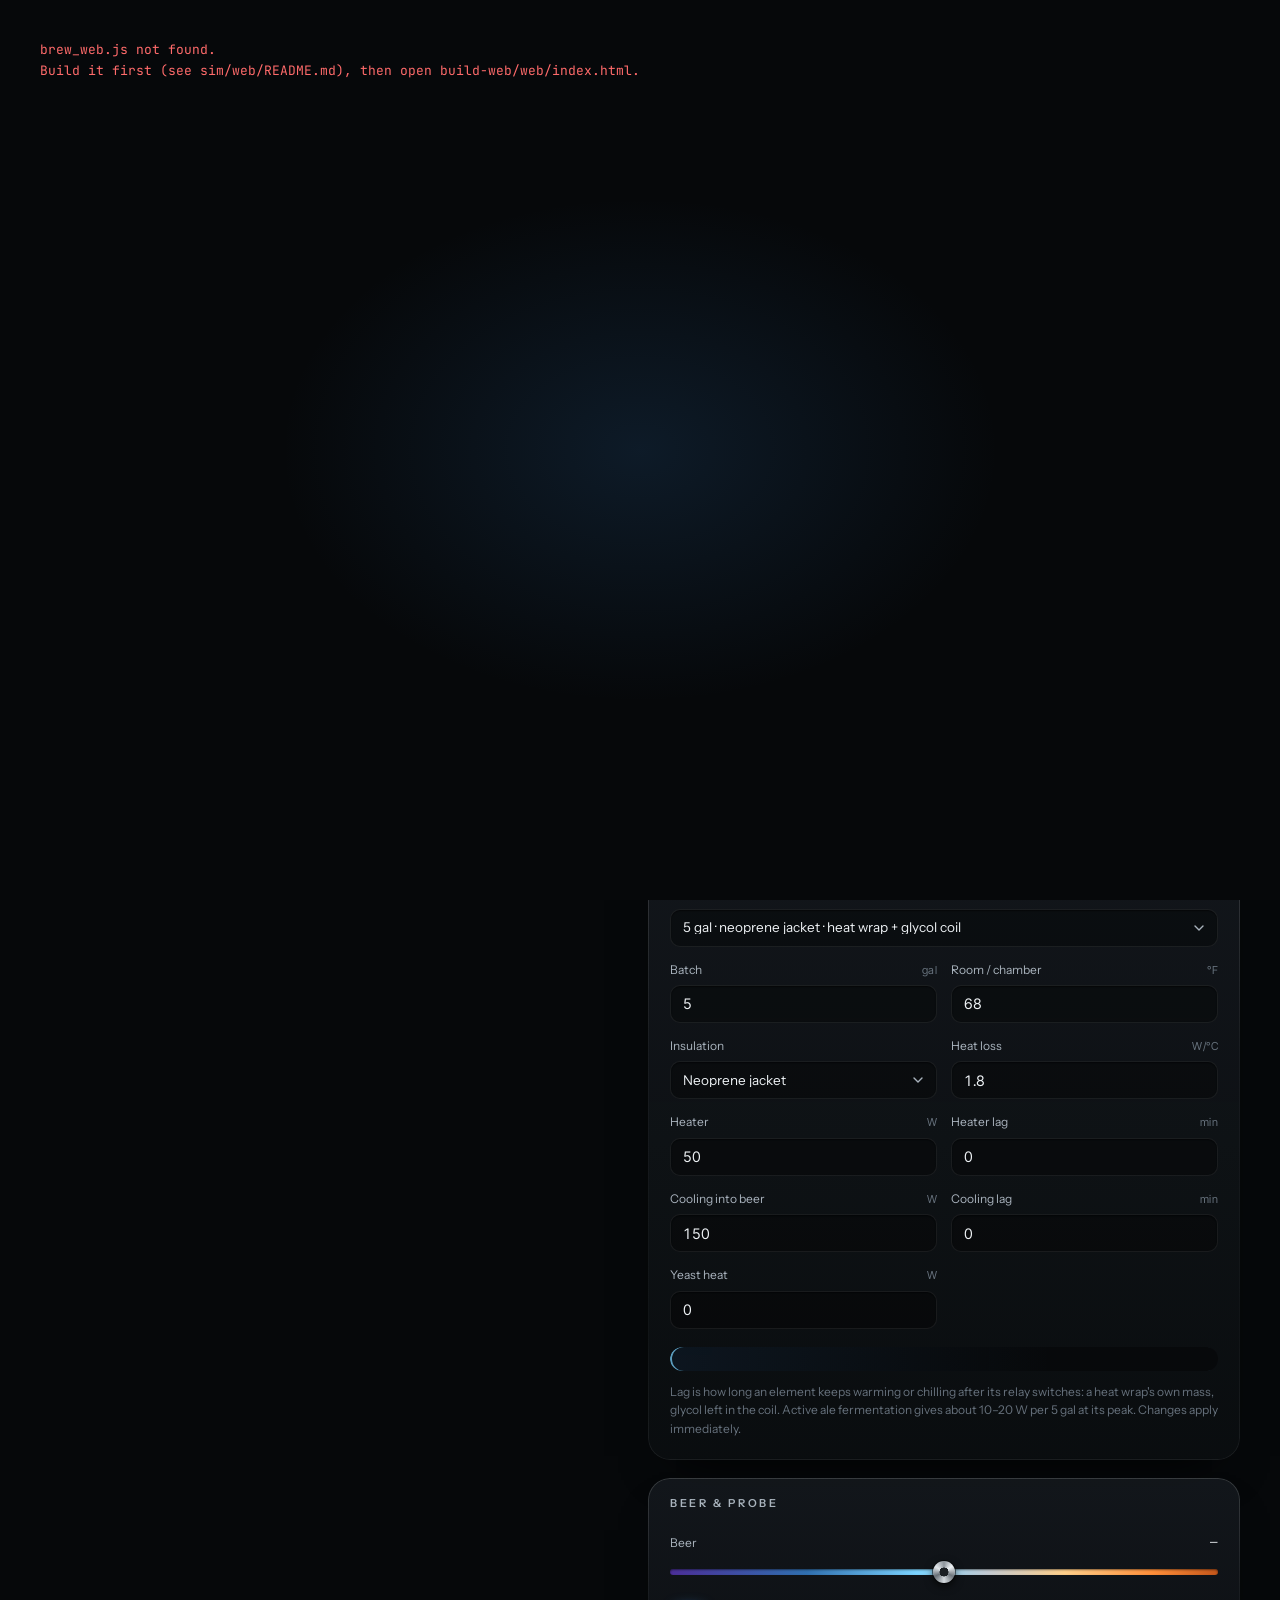
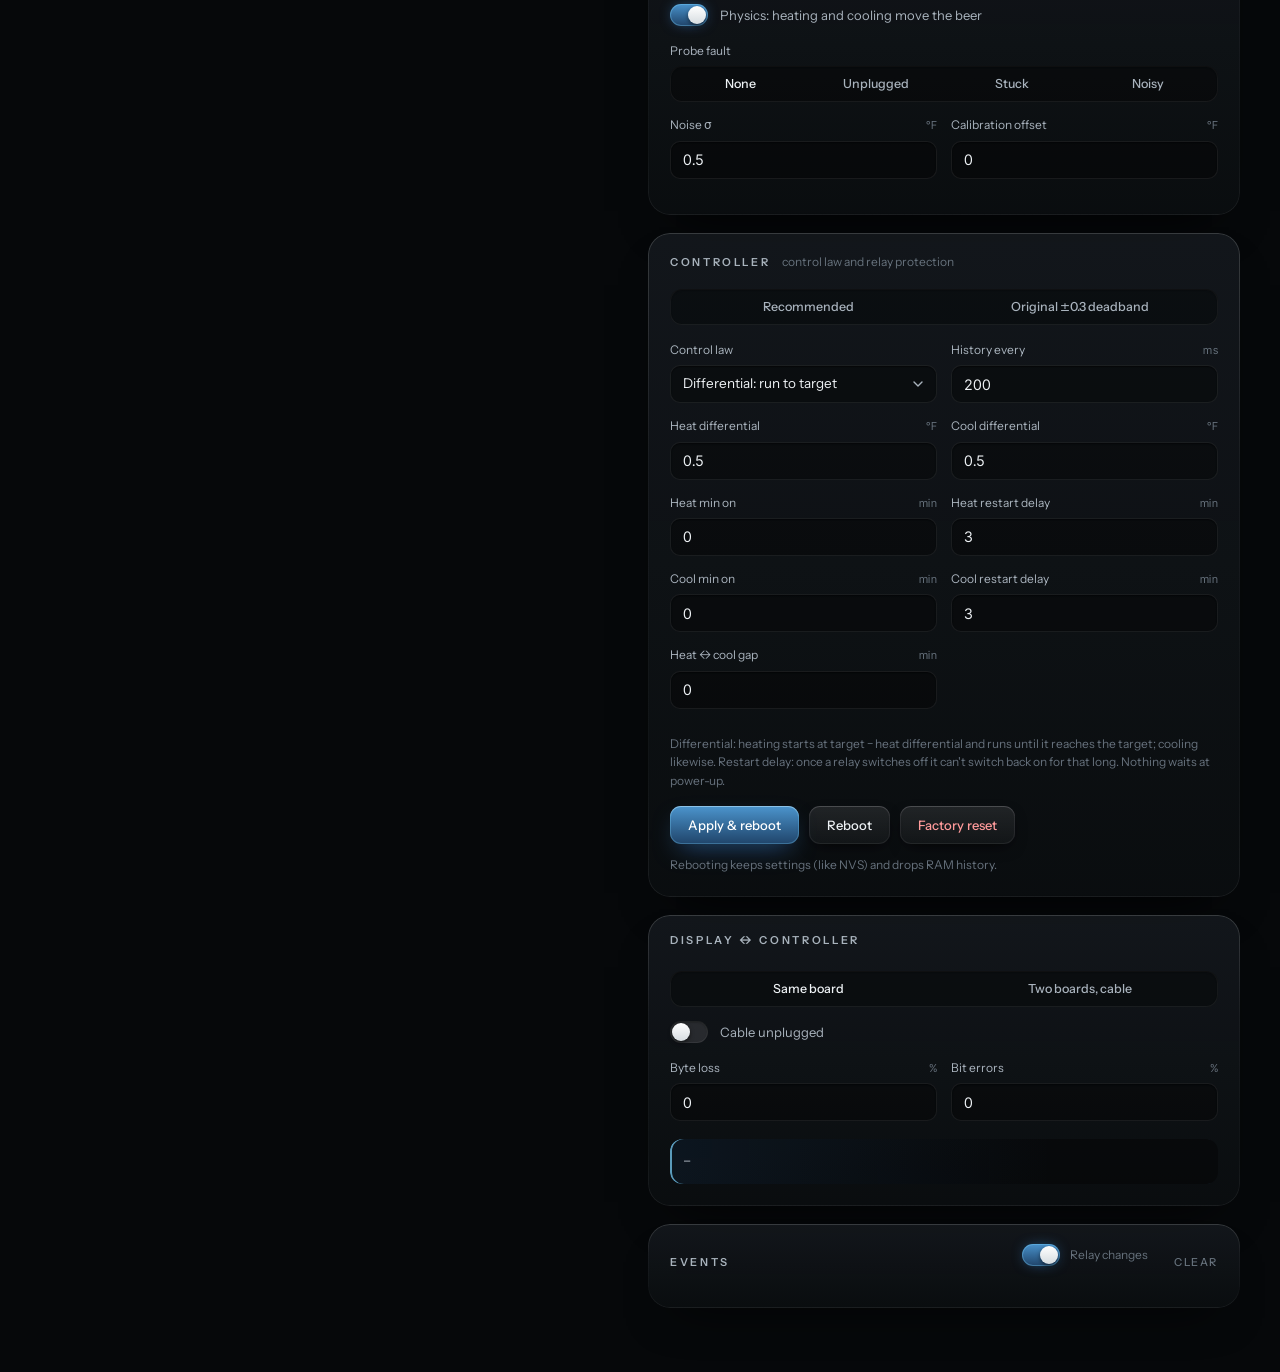
==== commit 546b0ca4: "Update every 200 ms: controller, history samples and graph The probe stays at 12 bits (0.1 F steps)," ====
--- a/sim/web/index.html
+++ b/sim/web/index.html
@@ -211,7 +211,7 @@
       <div class="grid2">
         <div class="field"><label for="law">Control law</label>
           <select id="law"><option value="1" selected>Differential: run to target</option><option value="0">Deadband: stop at band</option></select></div>
-        <div class="field"><label for="histsec">History every <u>s</u></label><input type="number" id="histsec" min="1" max="3600" value="2"></div>
+        <div class="field"><label for="histms">History every <u>ms</u></label><input type="number" id="histms" min="100" max="3600000" step="100" value="200"></div>
         <div class="field"><label for="hdiff">Heat differential <u>°F</u></label><input type="number" id="hdiff" step="0.1" min="0" value="0.5"></div>
         <div class="field"><label for="cdiff">Cool differential <u>°F</u></label><input type="number" id="cdiff" step="0.1" min="0" value="0.5"></div>
         <div class="field"><label for="hon">Heat min on <u>min</u></label><input type="number" id="hon" step="0.5" min="0" value="0"></div>
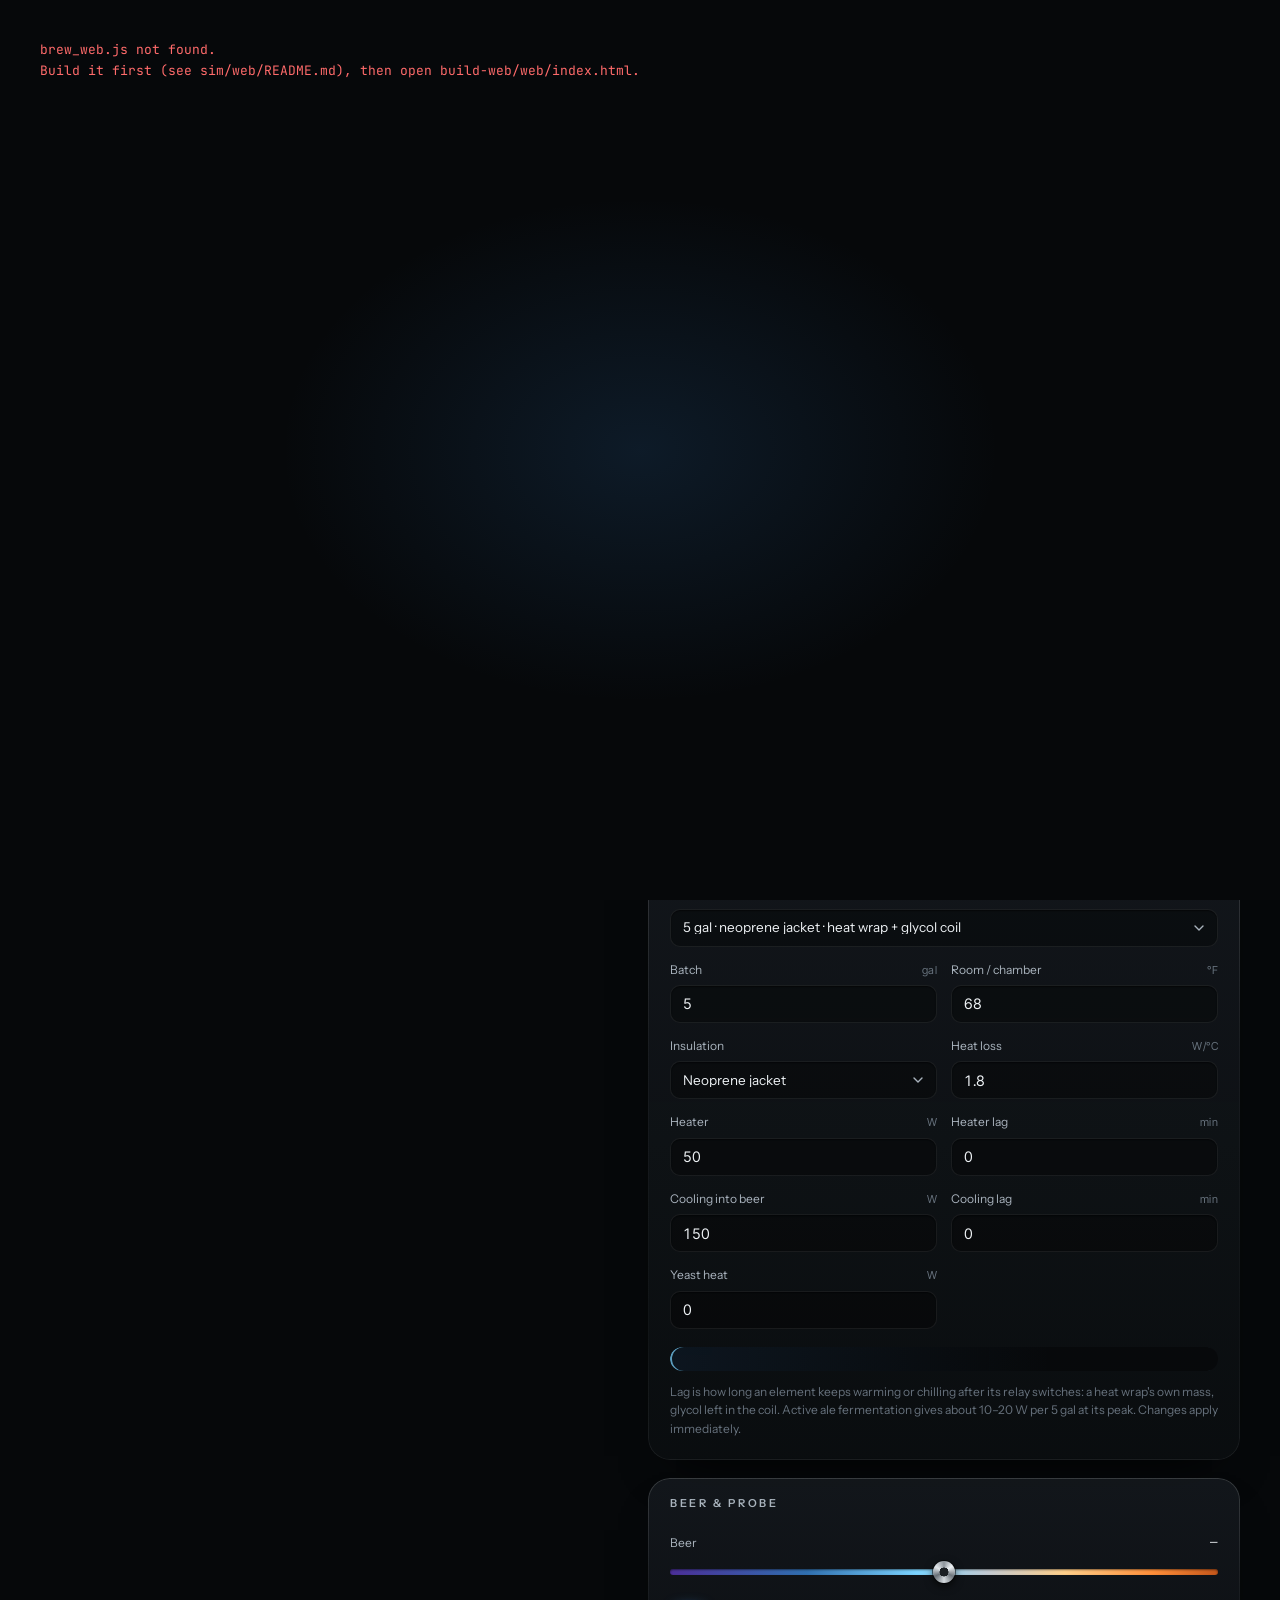
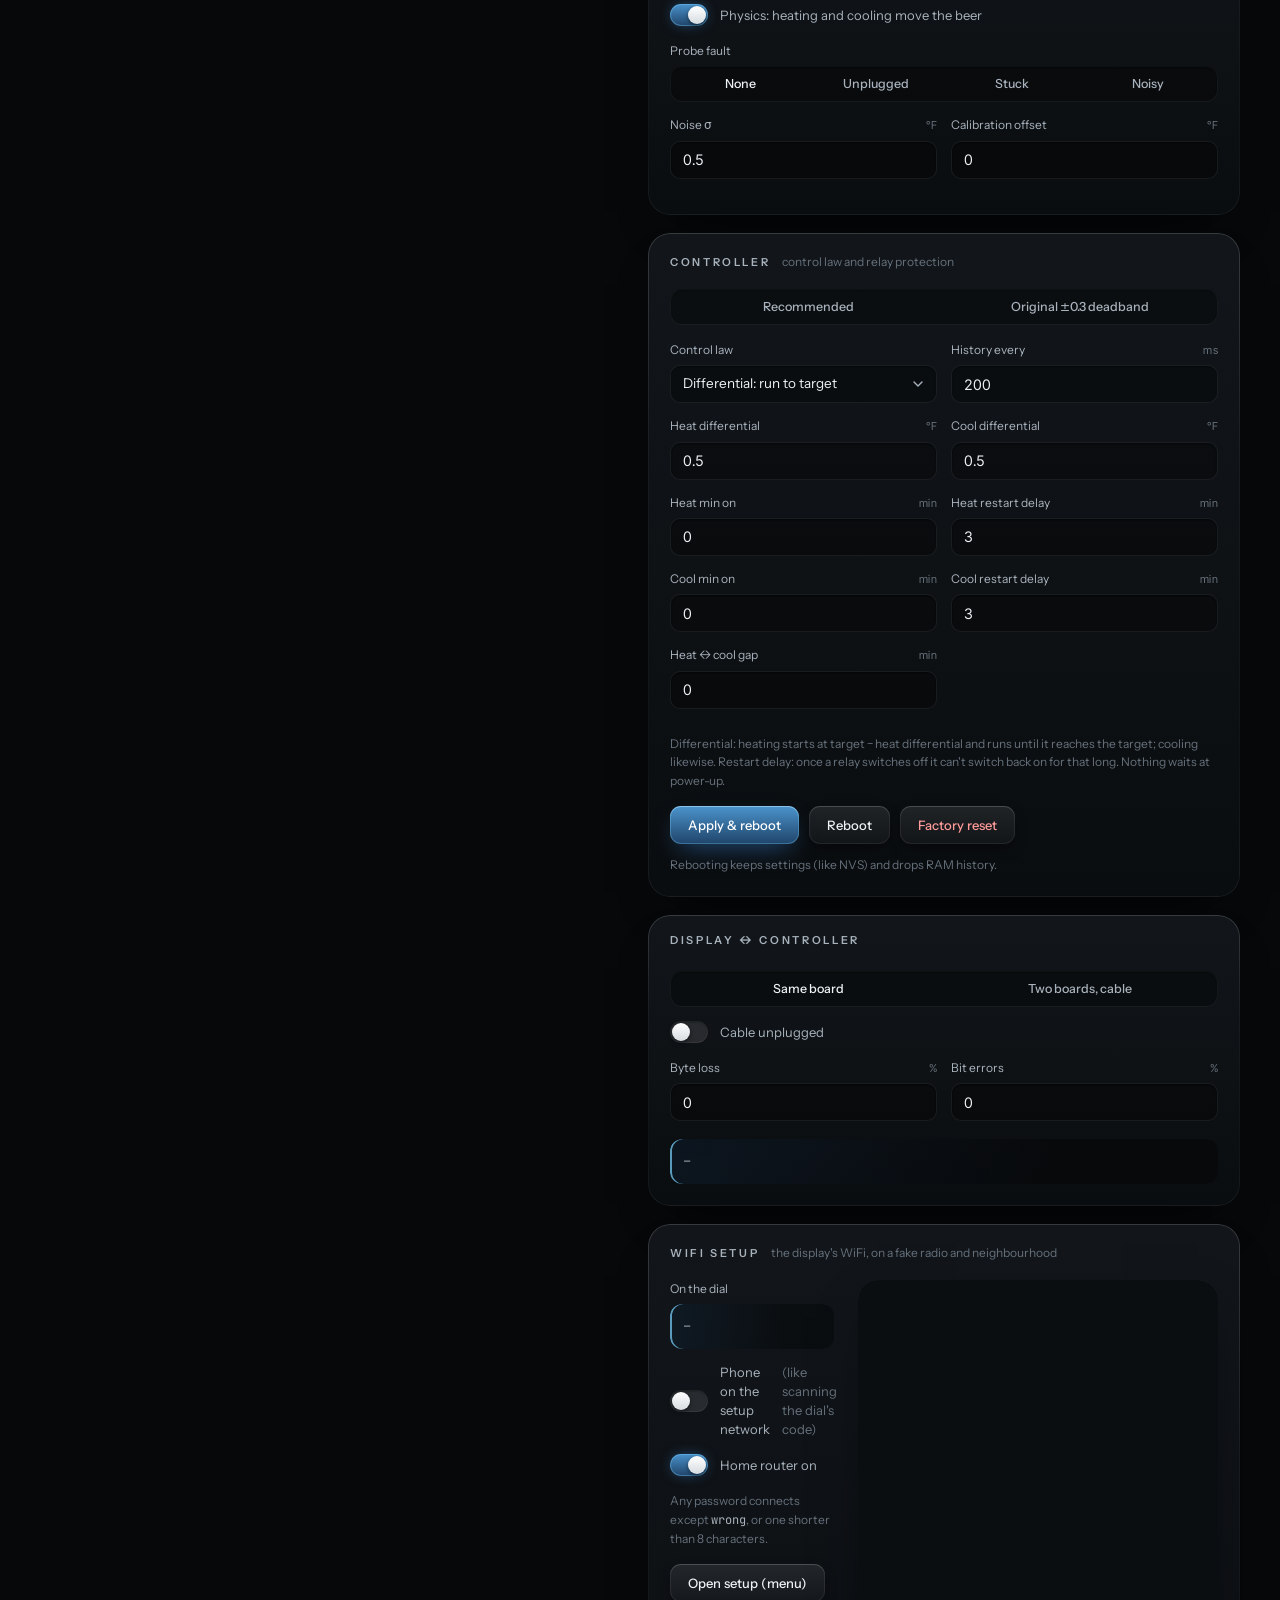
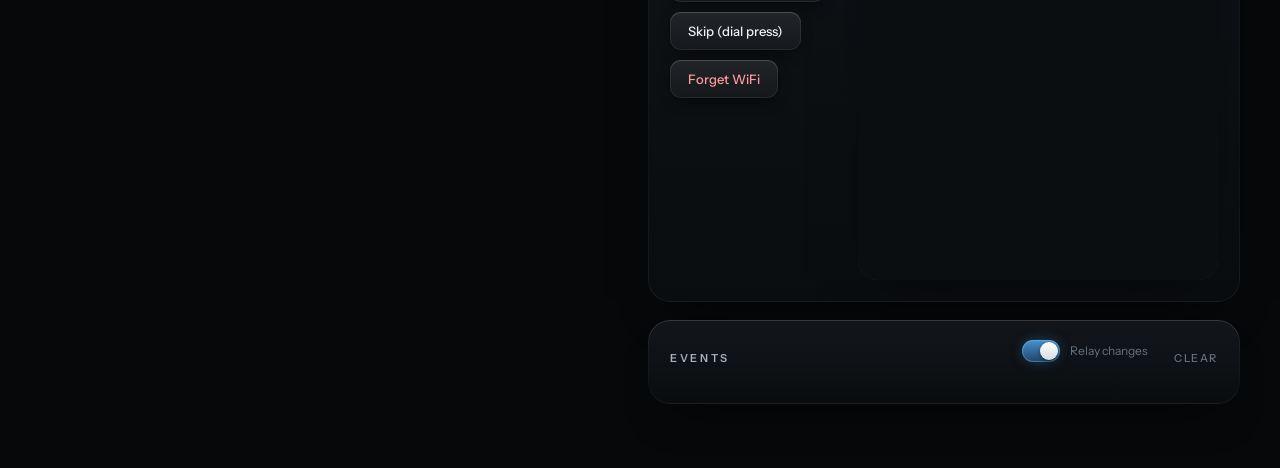
==== commit 91645b55: "WiFi setup, stage 1: the setup flow, the setup page, and the harness The logic and the page for join" ====
--- a/sim/web/index.html
+++ b/sim/web/index.html
@@ -245,6 +245,27 @@
       <p class="readout" id="link-stats">–</p>
     </article>
 
+    <article class="card wide" id="c-wifi">
+      <header class="card-h"><h2>WiFi setup</h2><span class="card-sub">the display's WiFi, on a fake radio and neighbourhood</span></header>
+      <div class="wifi">
+        <div class="wifi-side">
+          <div class="field"><label>On the dial</label><p class="readout" id="wifi-dial">–</p></div>
+          <label class="switch-row"><input type="checkbox" class="switch" id="wifi-phone"> Phone on the setup network <span class="wifi-why">(like scanning the dial's code)</span></label>
+          <label class="switch-row"><input type="checkbox" class="switch" id="wifi-router" checked> Home router on</label>
+          <p class="note">Any password connects except <code>wrong</code>, or one shorter than 8 characters.</p>
+          <div class="actions">
+            <button id="wifi-setup" class="btn">Open setup (menu)</button>
+            <button id="wifi-skip" class="btn">Skip (dial press)</button>
+            <button id="wifi-forget" class="btn danger">Forget WiFi</button>
+          </div>
+        </div>
+        <div class="wifi-phone">
+          <iframe id="wifi-page" title="The device's setup page" hidden></iframe>
+          <div class="wifi-off" id="wifi-off"></div>
+        </div>
+      </div>
+    </article>
+
     <article class="card wide" id="c-log">
       <header class="card-h"><h2>Events</h2>
         <label class="switch-row inline"><input type="checkbox" class="switch" id="log-actions" checked> Relay changes</label>
--- a/sim/web/style.css
+++ b/sim/web/style.css
@@ -330,7 +330,7 @@
 .card.wide { grid-column: 1 / -1; }
 .console > :nth-child(1) { --i: 0; } .console > :nth-child(2) { --i: 1; } .console > :nth-child(3) { --i: 2; }
 .console > :nth-child(4) { --i: 3; } .console > :nth-child(5) { --i: 4; } .console > :nth-child(6) { --i: 5; }
-.console > :nth-child(7) { --i: 6; } .console > :nth-child(8) { --i: 7; }
+.console > :nth-child(7) { --i: 6; } .console > :nth-child(8) { --i: 7; } .console > :nth-child(9) { --i: 8; }
 
 .card-h { display: flex; align-items: baseline; gap: 12px; margin: 0 0 16px; min-height: 20px; }
 .card-h h2 {
@@ -610,3 +610,16 @@
   .tele-doing { grid-column: 1 / -1; align-items: flex-start; }
   .relays, .grid2 { grid-template-columns: minmax(0, 1fr); }
 }
+
+/* WiFi setup card: controls beside the device's own setup page at phone width */
+.wifi { display: grid; grid-template-columns: minmax(0, 1fr) 360px; gap: 24px; align-items: start; }
+.wifi-side { min-width: 0; }
+.wifi-why { color: var(--text-3); }
+.wifi-side code { font-family: var(--f-mono, monospace); color: var(--text-2); }
+.wifi-phone { width: 100%; max-width: 360px; height: 600px; border-radius: 20px; overflow: hidden;
+              box-shadow: inset 0 0 0 1px var(--hair-2, rgba(255,255,255,.12)), 0 18px 50px -20px rgba(0,0,0,.6); background: #0b0e11; }
+.wifi-phone iframe { width: 100%; height: 100%; border: 0; display: block; background: #0b0e11; }
+.wifi-off { height: 100%; display: flex; flex-direction: column; justify-content: center; gap: 10px; padding: 28px;
+            text-align: center; color: var(--text-3); font-size: 13px; }
+.wifi-off strong { color: var(--text-2); font-weight: 500; font-size: 14px; }
+@media (max-width: 860px) { .wifi { grid-template-columns: minmax(0, 1fr); } .wifi-phone { margin: 0 auto; } }
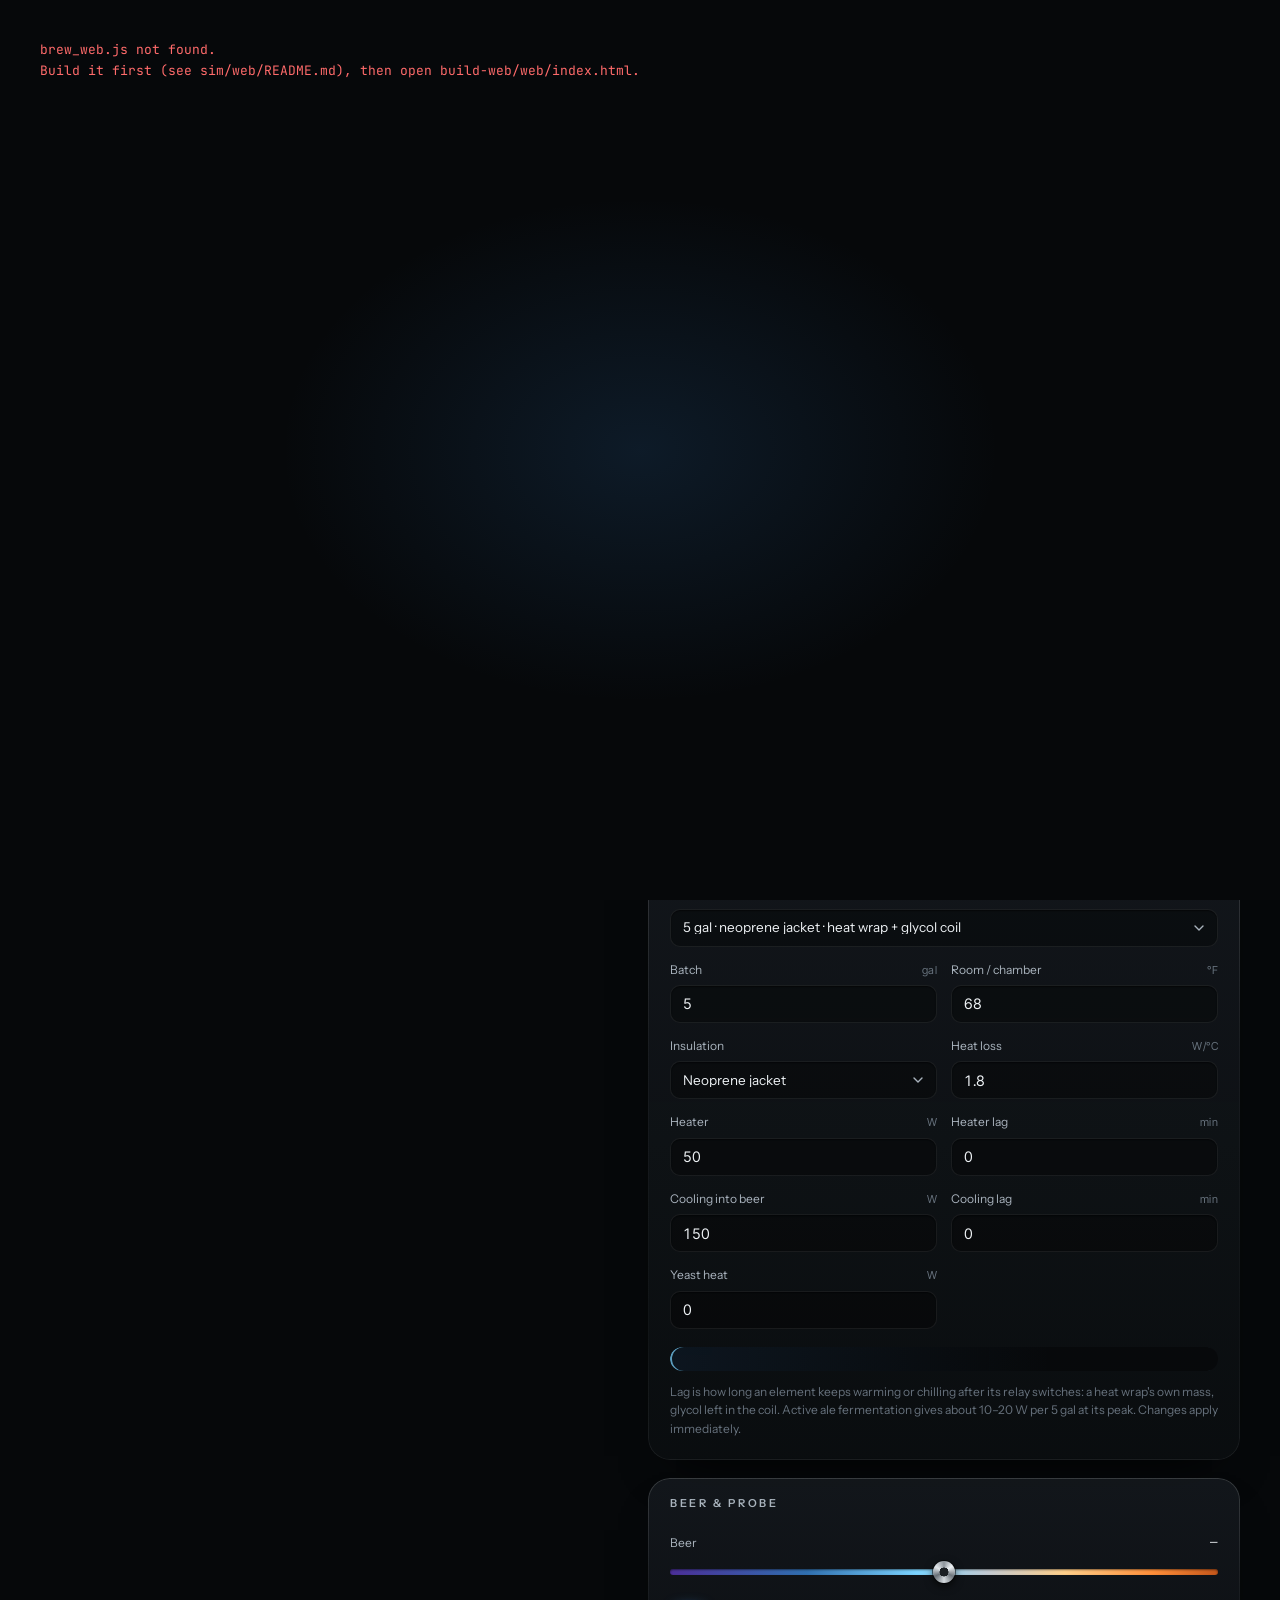
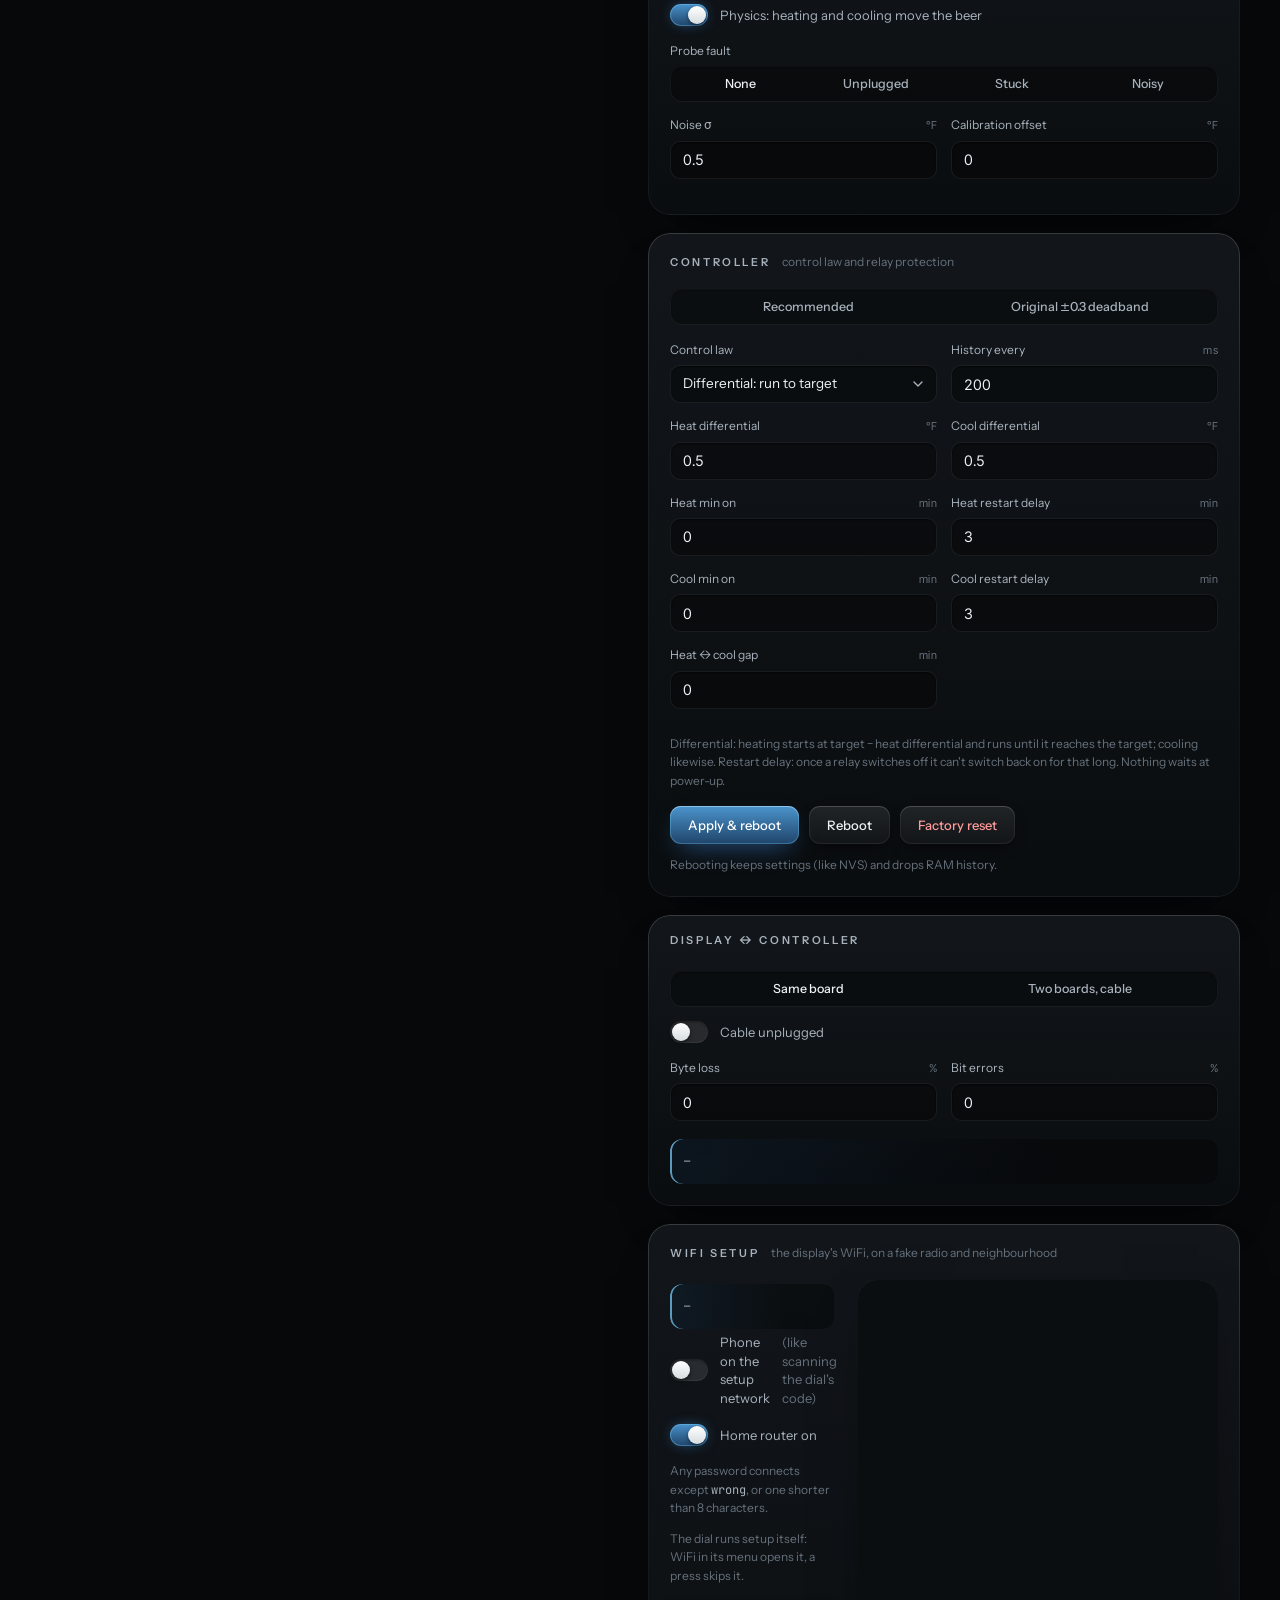
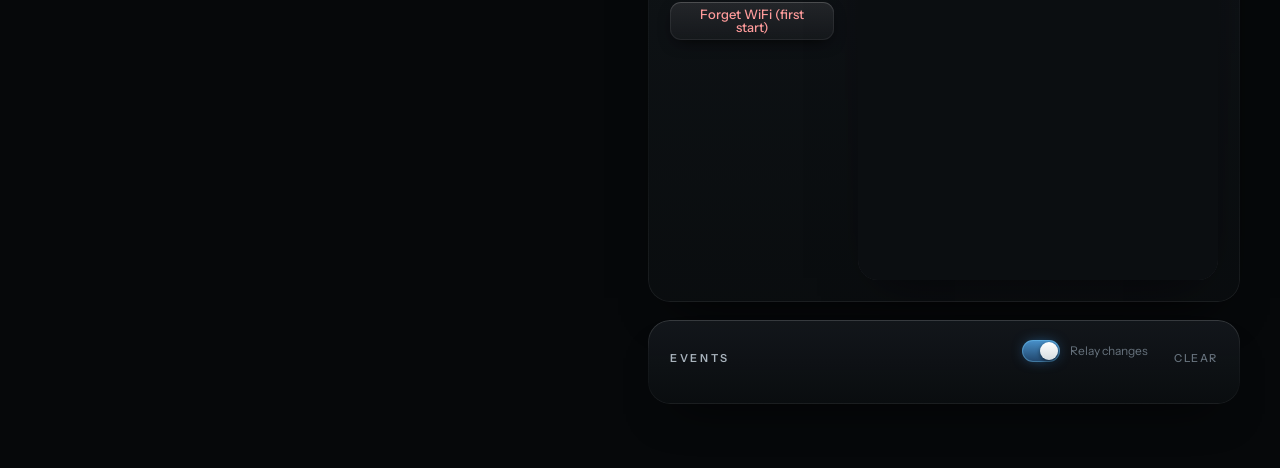
==== commit 77e6b881: "WiFi setup, stage 2: the dial's setup screens and WiFi menu item The dial now runs WiFi setup itself" ====
--- a/sim/web/index.html
+++ b/sim/web/index.html
@@ -249,14 +249,13 @@
       <header class="card-h"><h2>WiFi setup</h2><span class="card-sub">the display's WiFi, on a fake radio and neighbourhood</span></header>
       <div class="wifi">
         <div class="wifi-side">
-          <div class="field"><label>On the dial</label><p class="readout" id="wifi-dial">–</p></div>
+          <p class="readout" id="wifi-state">–</p>
           <label class="switch-row"><input type="checkbox" class="switch" id="wifi-phone"> Phone on the setup network <span class="wifi-why">(like scanning the dial's code)</span></label>
           <label class="switch-row"><input type="checkbox" class="switch" id="wifi-router" checked> Home router on</label>
           <p class="note">Any password connects except <code>wrong</code>, or one shorter than 8 characters.</p>
+          <p class="note">The dial runs setup itself: WiFi in its menu opens it, a press skips it.</p>
           <div class="actions">
-            <button id="wifi-setup" class="btn">Open setup (menu)</button>
-            <button id="wifi-skip" class="btn">Skip (dial press)</button>
-            <button id="wifi-forget" class="btn danger">Forget WiFi</button>
+            <button id="wifi-forget" class="btn danger">Forget WiFi (first start)</button>
           </div>
         </div>
         <div class="wifi-phone">
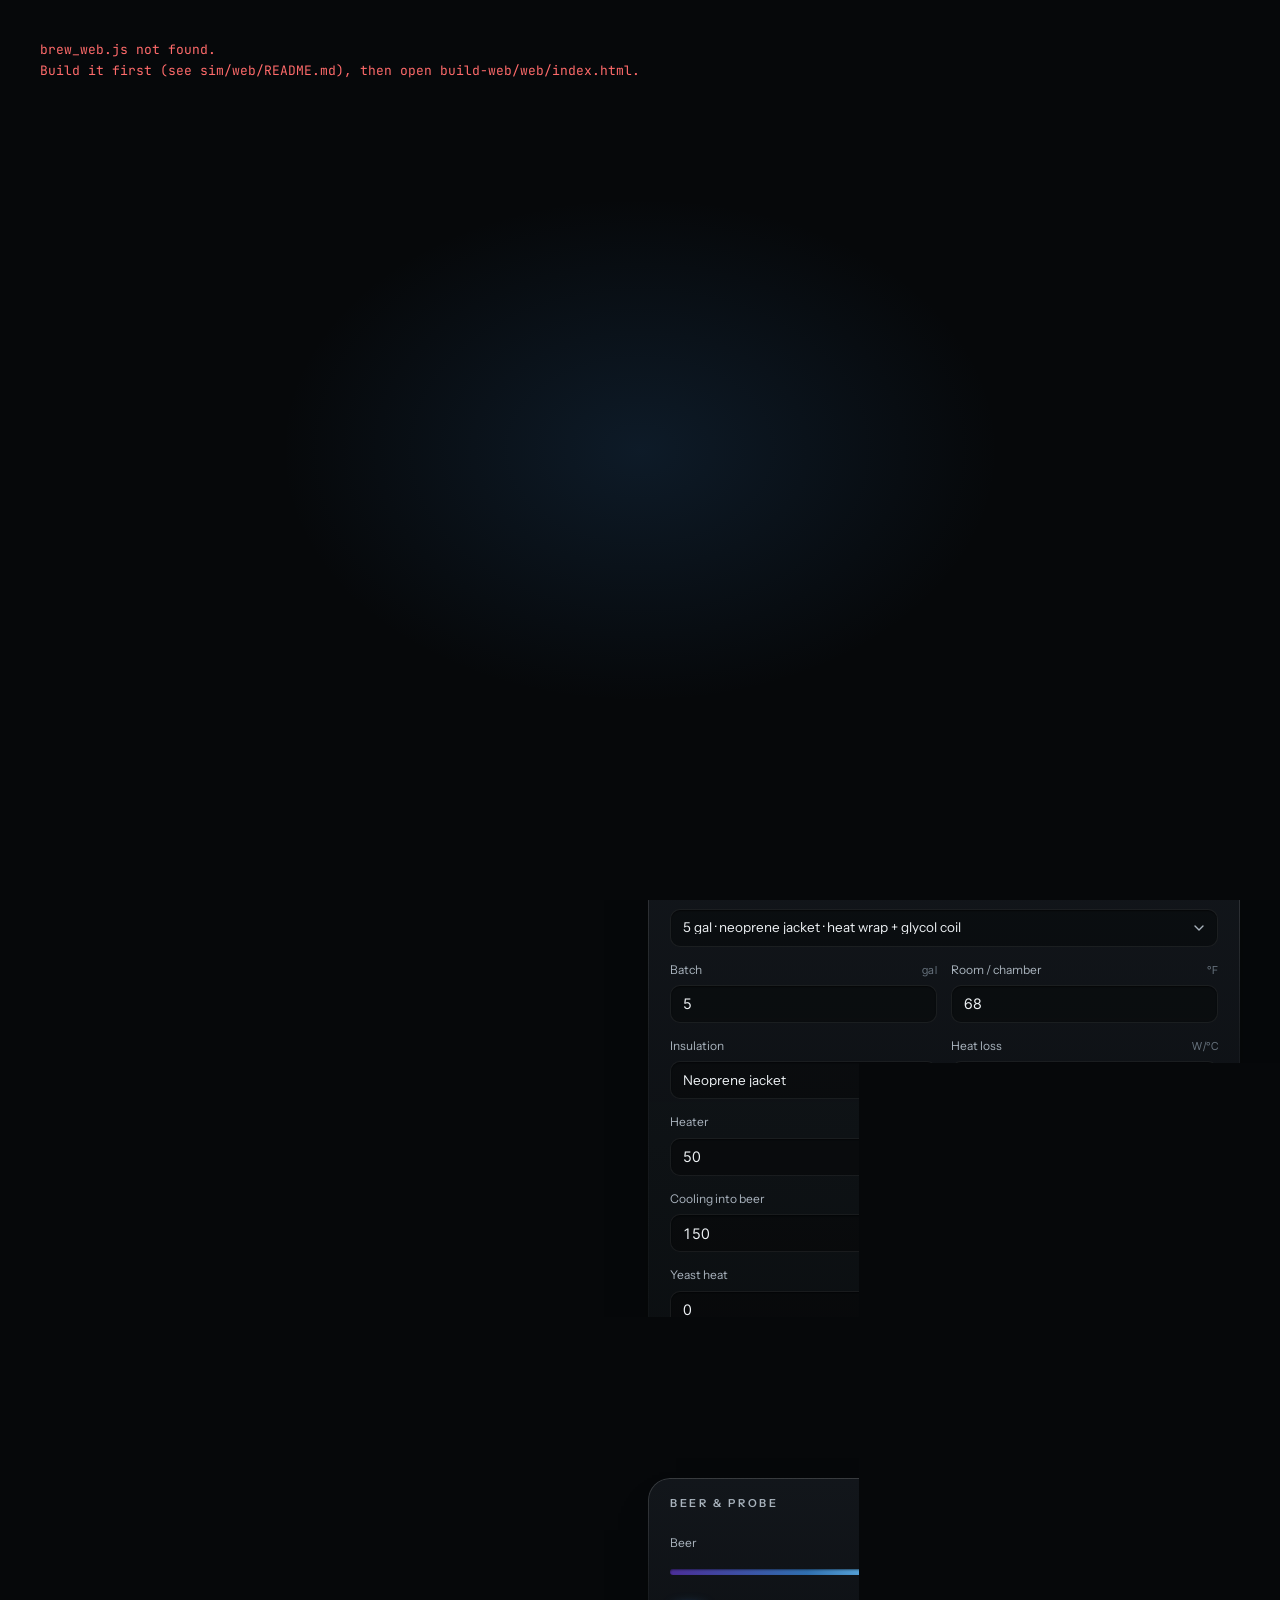
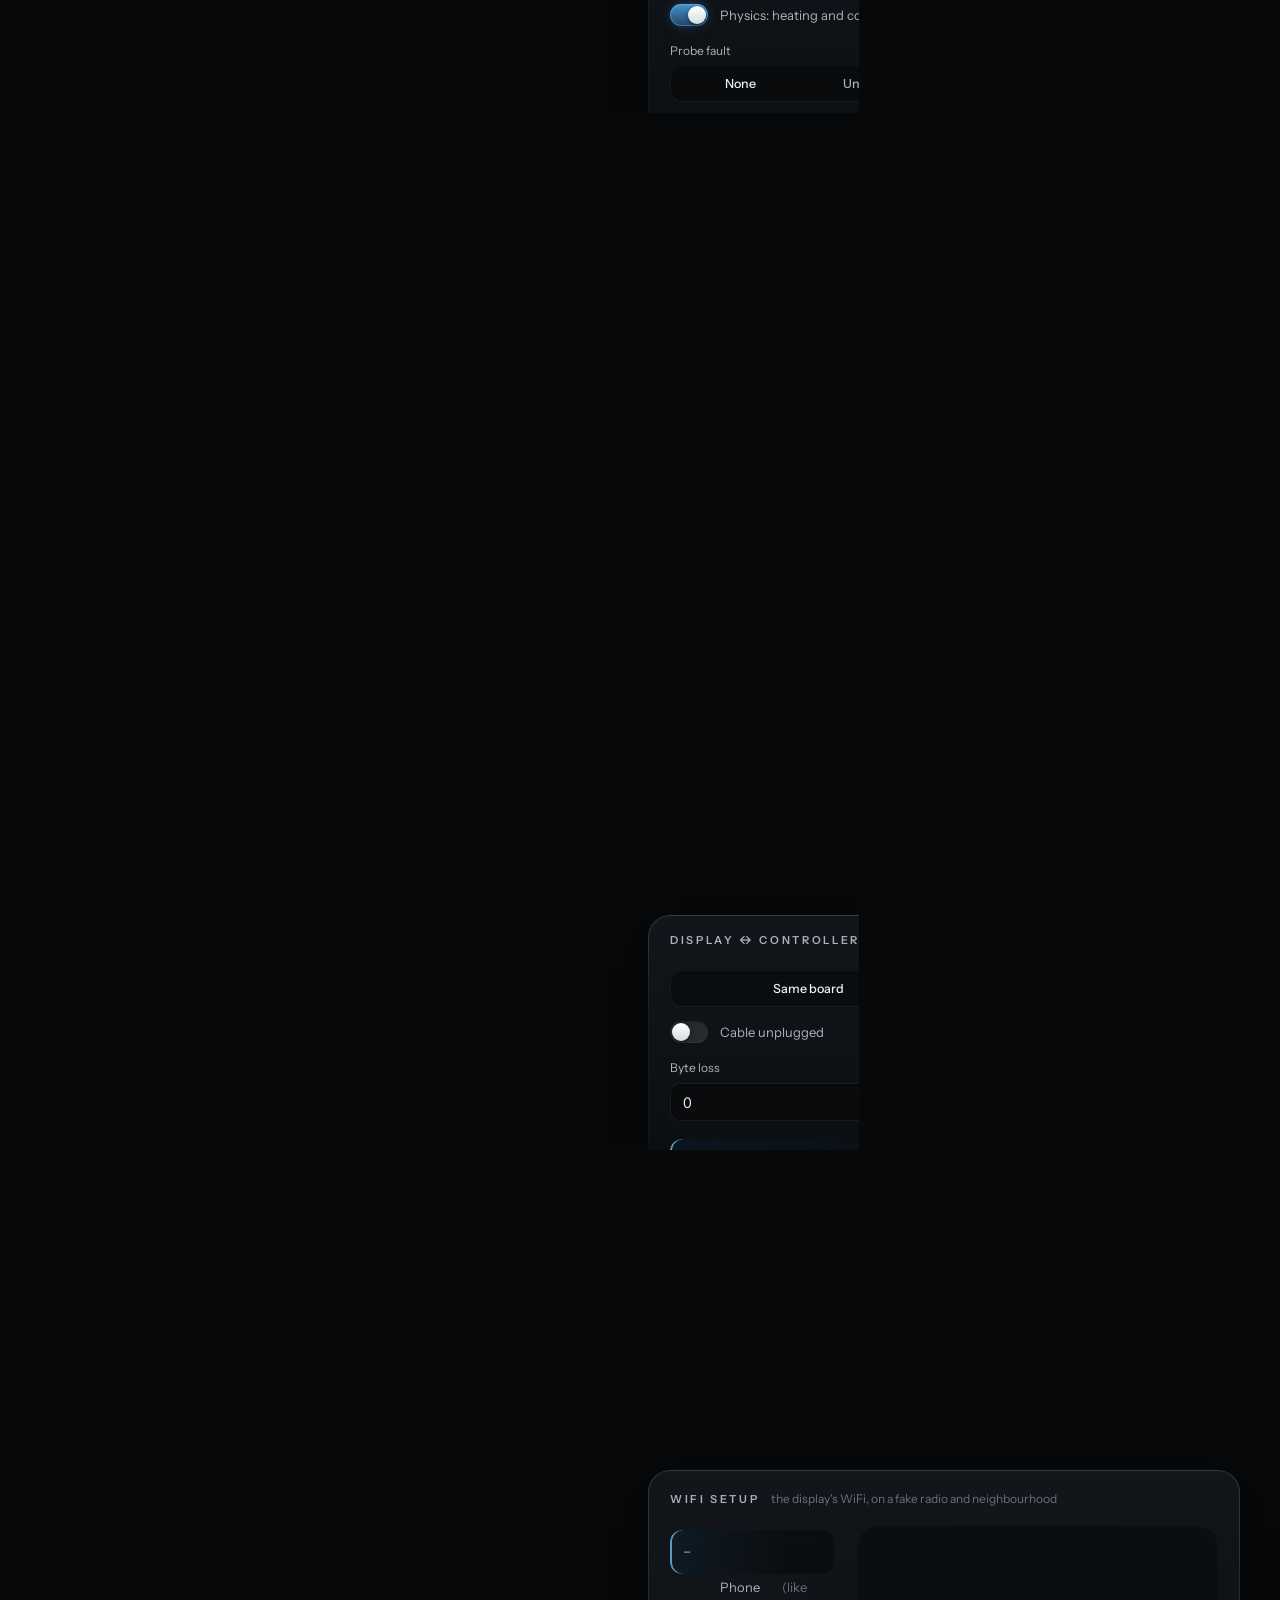
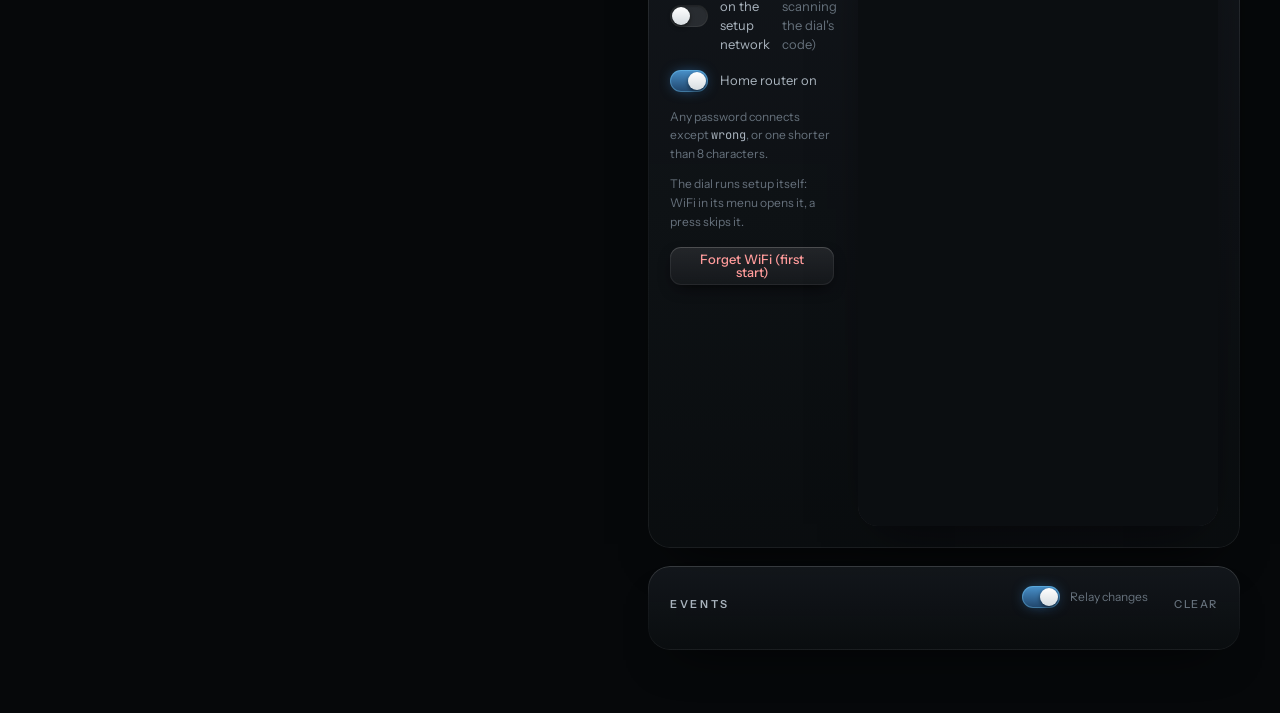
==== commit 7cdd95bf: "Presubmit UI benchmark without a device: bench_check (ctest) + web harness card The device benchmark" ====
--- a/sim/web/index.html
+++ b/sim/web/index.html
@@ -245,6 +245,18 @@
       <p class="readout" id="link-stats">–</p>
     </article>
 
+    <article class="card" id="c-bench">
+      <header class="card-h"><h2>Benchmark</h2><span class="card-sub">the device UI benchmark, CrowPanel-paced</span></header>
+      <button id="bench-run" class="btn">Run benchmark</button>
+      <table class="bench" id="bench-table" hidden>
+        <thead><tr><th>phase</th><th>fps</th><th>ms/frame</th><th>rendered px</th><th>invalidated px</th></tr></thead>
+        <tbody></tbody>
+      </table>
+      <p class="readout" id="bench-note">Same script as <code>tools/device_bench.py</code>: knob up/down, menu, full
+        redraw. Pixel counts per frame are exact; fps and ms are CrowPanel estimates from them. The dial jumps
+        about a minute ahead.</p>
+    </article>
+
     <article class="card wide" id="c-wifi">
       <header class="card-h"><h2>WiFi setup</h2><span class="card-sub">the display's WiFi, on a fake radio and neighbourhood</span></header>
       <div class="wifi">
--- a/sim/web/style.css
+++ b/sim/web/style.css
@@ -623,3 +623,10 @@
             text-align: center; color: var(--text-3); font-size: 13px; }
 .wifi-off strong { color: var(--text-2); font-weight: 500; font-size: 14px; }
 @media (max-width: 860px) { .wifi { grid-template-columns: minmax(0, 1fr); } .wifi-phone { margin: 0 auto; } }
+
+/* benchmark card */
+table.bench { width: 100%; border-collapse: collapse; margin: 12px 0 4px; font: 12px/1.4 var(--f-mono); }
+table.bench th { color: var(--text-3); font: 500 11px var(--f-ui); }
+table.bench th, table.bench td { text-align: right; padding: 3px 6px; border-bottom: 1px solid var(--hair); }
+table.bench td { color: var(--text-2); }
+table.bench th:first-child, table.bench td:first-child { text-align: left; }
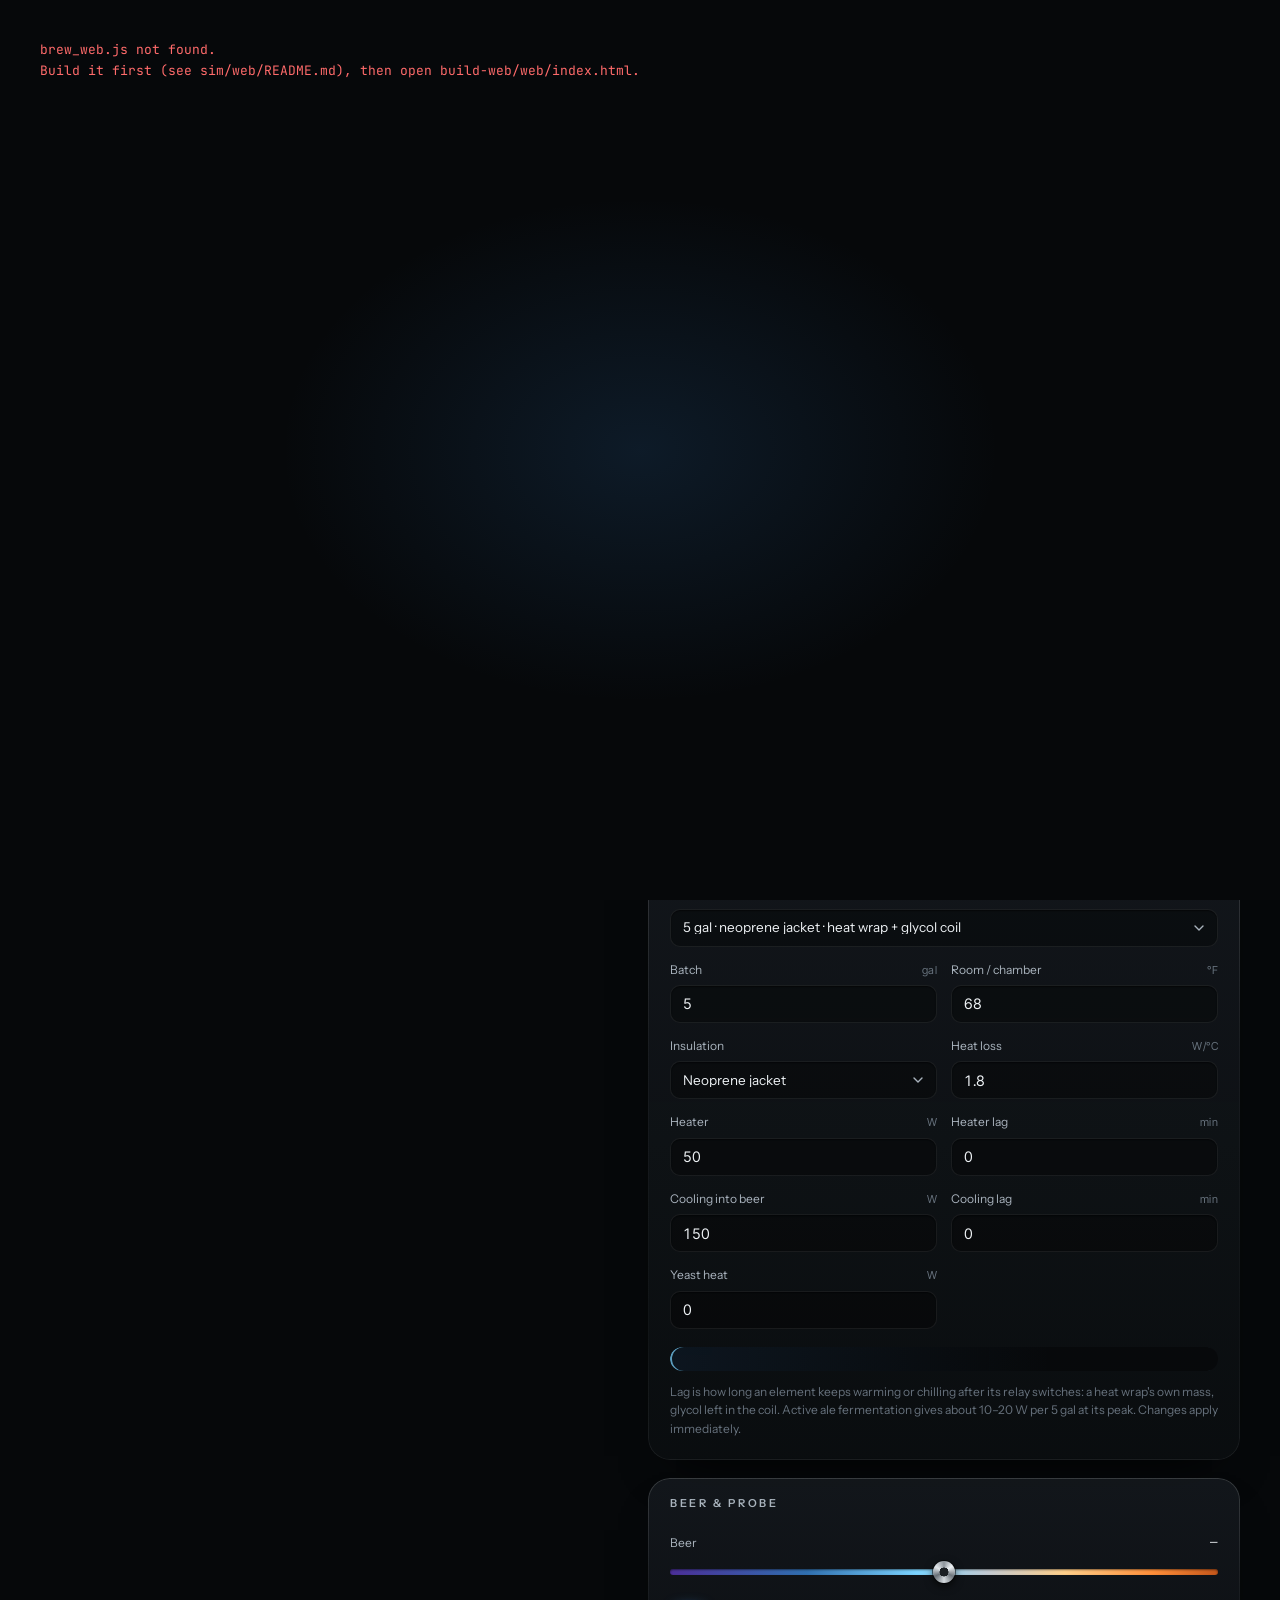
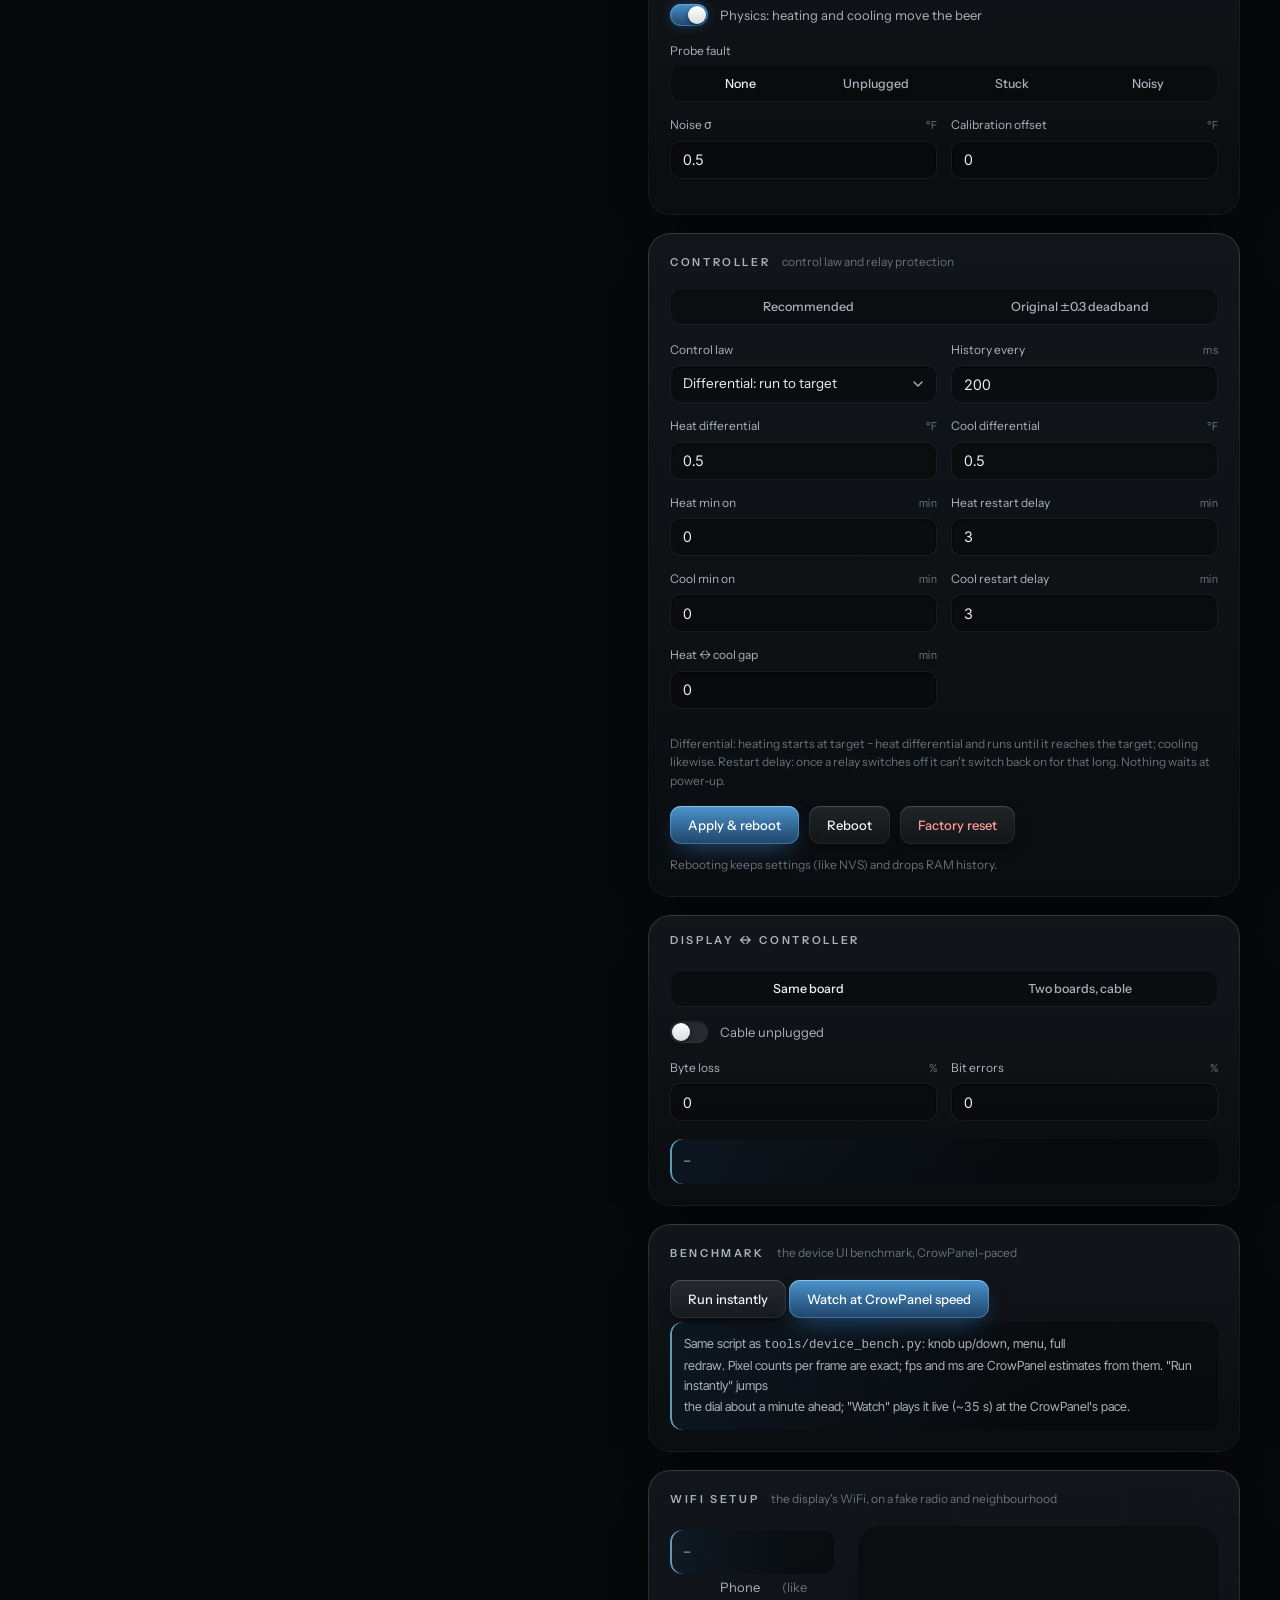
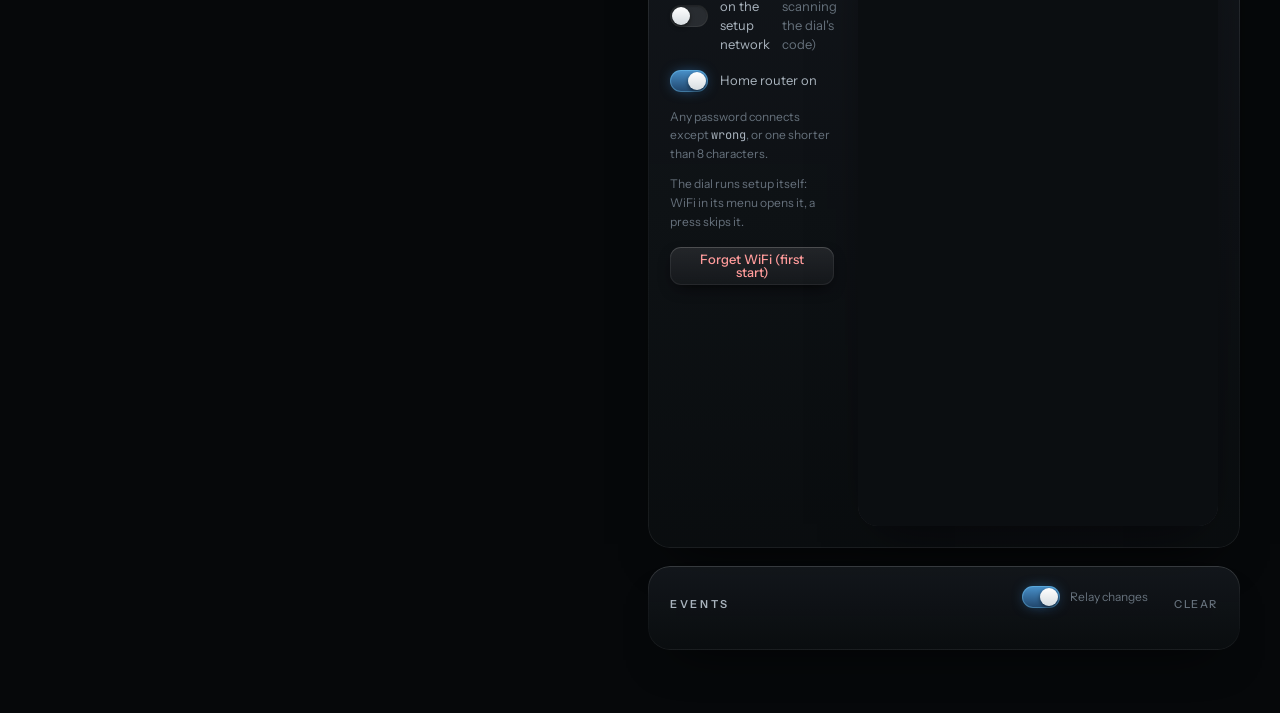
==== commit b0f487d5: "Web harness: CrowPanel speed toggle and a live benchmark you can watch - Harness::setPaced / bd_set_" ====
--- a/sim/web/index.html
+++ b/sim/web/index.html
@@ -87,6 +87,11 @@
       <div class="seg" id="graph-style" role="group" aria-label="Graph style">
         <button data-style="hairline" class="on">Hairline</button>
         <button data-style="mist">Mist</button>
+      </div>
+      <div class="seg" id="pace" role="group" aria-label="Speed"
+           title="CrowPanel speed: each frame takes as long as the CrowPanel would need to draw it (estimated)">
+        <button data-pace="pc" class="on">PC speed</button>
+        <button data-pace="crowpanel">CrowPanel speed</button>
       </div>
       <span class="deck-round">
         <button id="ccw5" class="chip">−5</button>
@@ -247,14 +252,15 @@
 
     <article class="card" id="c-bench">
       <header class="card-h"><h2>Benchmark</h2><span class="card-sub">the device UI benchmark, CrowPanel-paced</span></header>
-      <button id="bench-run" class="btn">Run benchmark</button>
+      <button id="bench-run" class="btn">Run instantly</button>
+      <button id="bench-watch" class="btn primary">Watch at CrowPanel speed</button>
       <table class="bench" id="bench-table" hidden>
         <thead><tr><th>phase</th><th>fps</th><th>ms/frame</th><th>rendered px</th><th>invalidated px</th></tr></thead>
         <tbody></tbody>
       </table>
       <p class="readout" id="bench-note">Same script as <code>tools/device_bench.py</code>: knob up/down, menu, full
-        redraw. Pixel counts per frame are exact; fps and ms are CrowPanel estimates from them. The dial jumps
-        about a minute ahead.</p>
+        redraw. Pixel counts per frame are exact; fps and ms are CrowPanel estimates from them. "Run instantly" jumps
+        the dial about a minute ahead; "Watch" plays it live (~35 s) at the CrowPanel's pace.</p>
     </article>
 
     <article class="card wide" id="c-wifi">
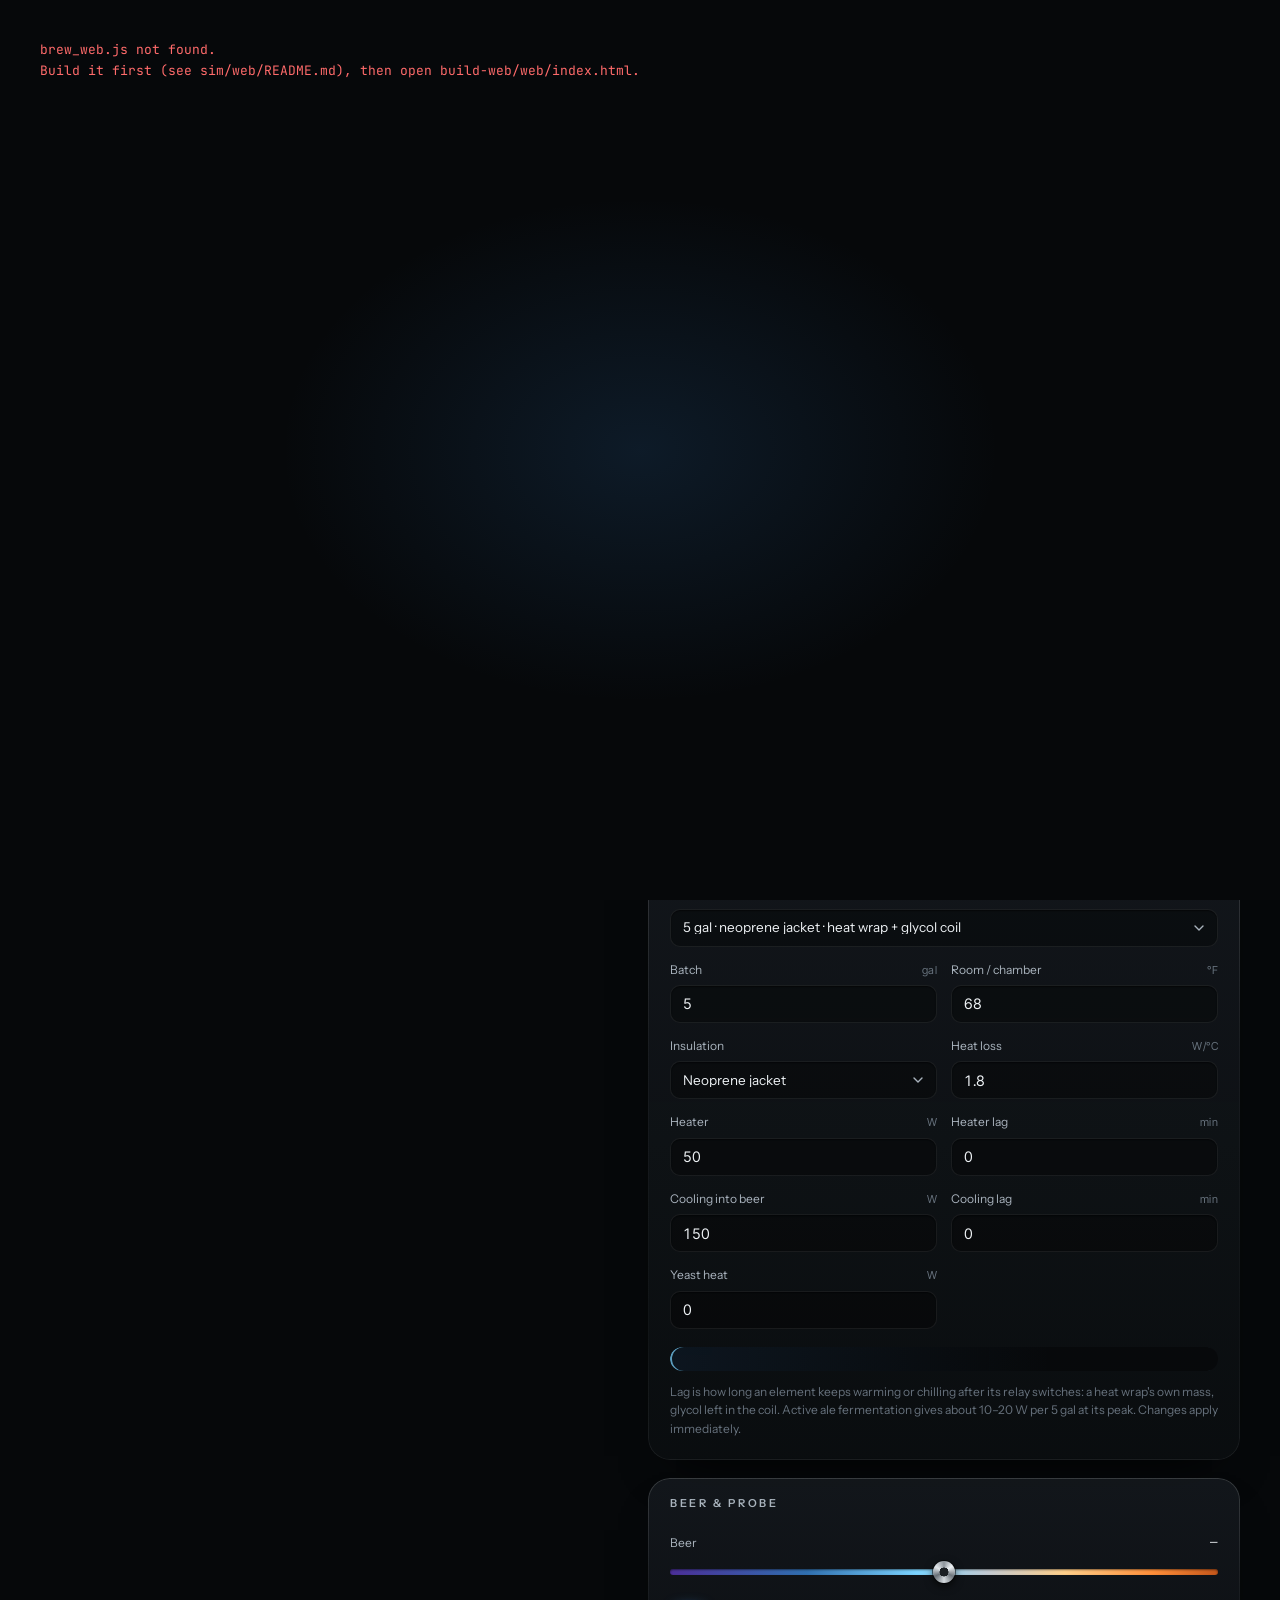
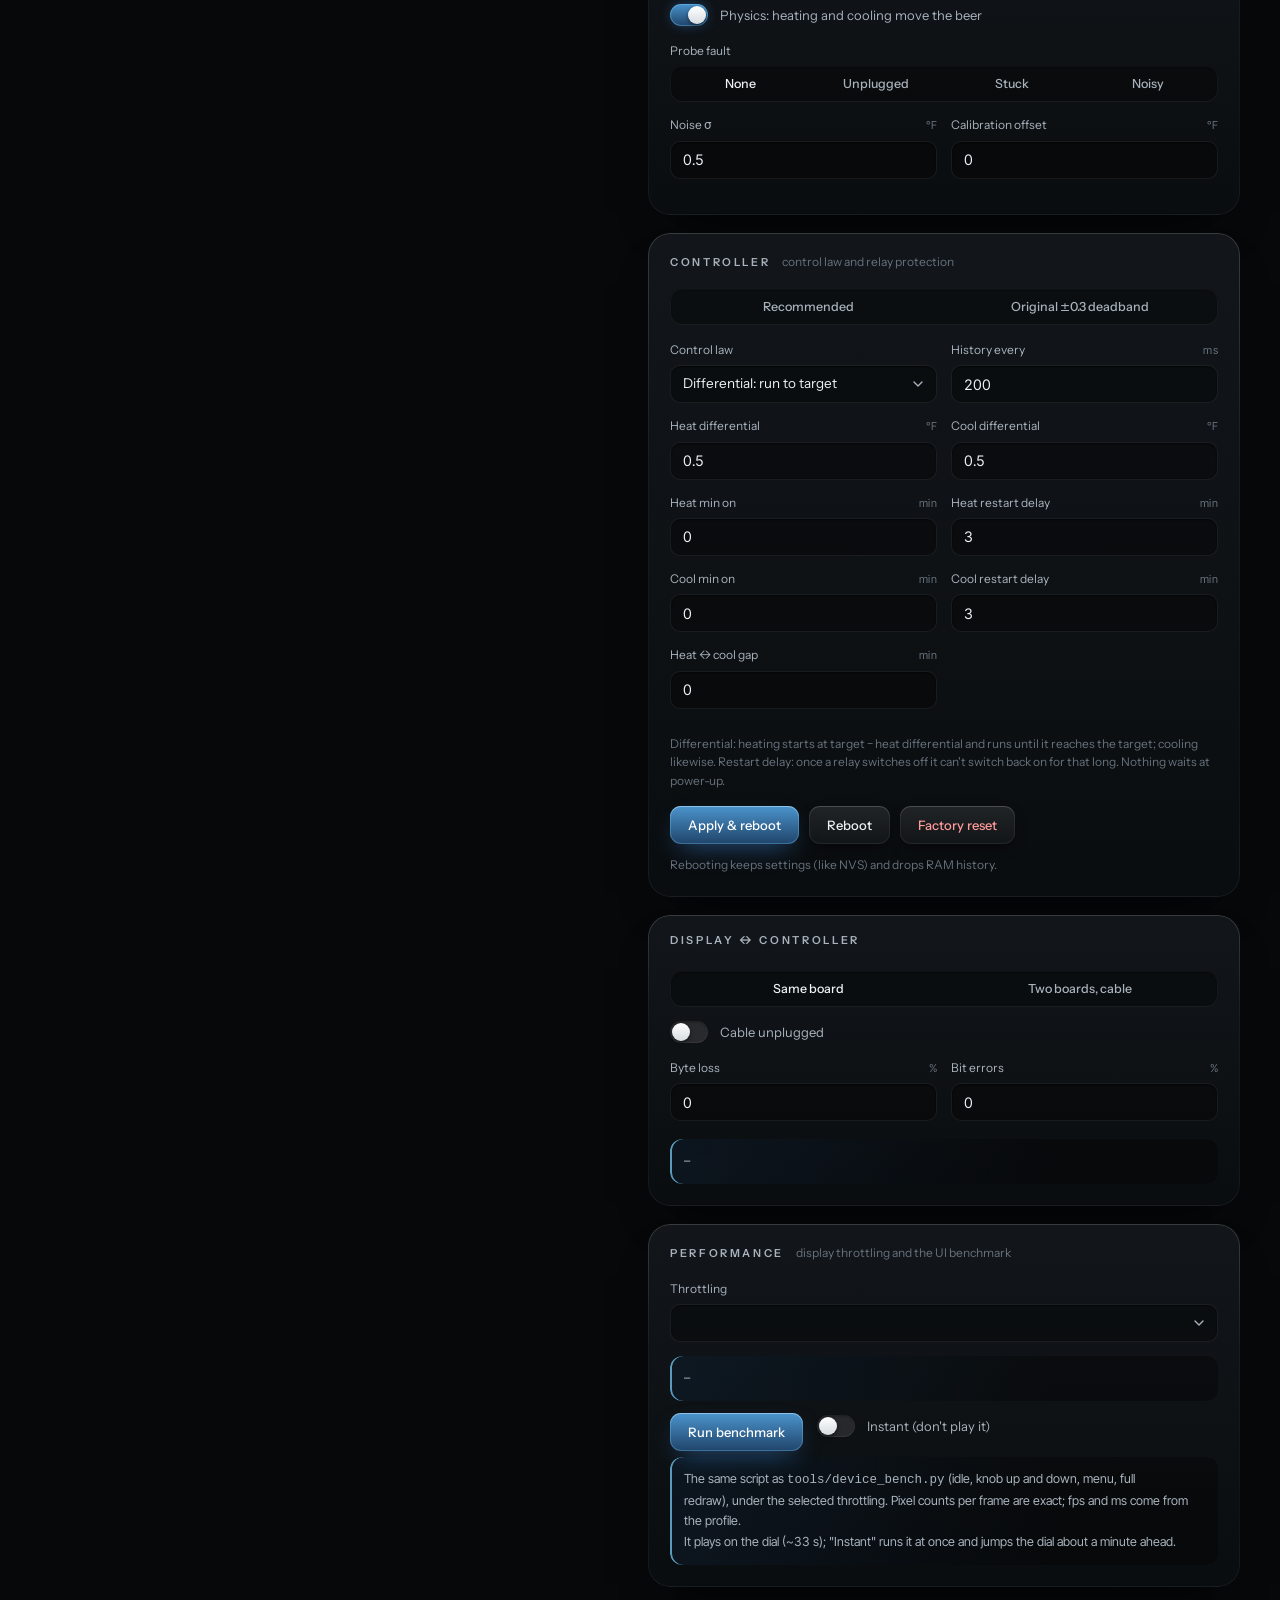
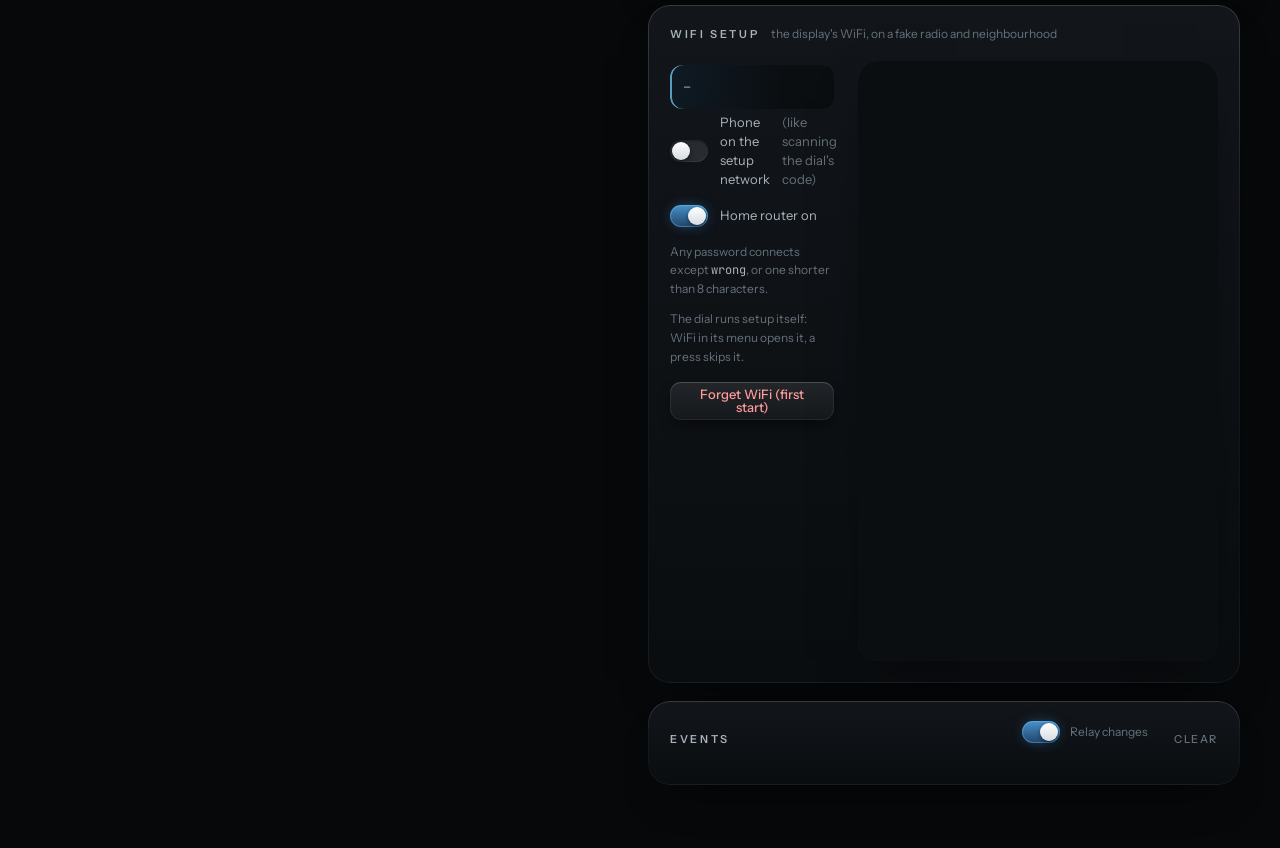
==== commit b5bbeb0c: "Performance card: throttling profiles applied live; fix fades restarting every refresh Web harness: " ====
--- a/sim/web/index.html
+++ b/sim/web/index.html
@@ -88,11 +88,7 @@
         <button data-style="hairline" class="on">Hairline</button>
         <button data-style="mist">Mist</button>
       </div>
-      <div class="seg" id="pace" role="group" aria-label="Speed"
-           title="CrowPanel speed: each frame takes as long as the CrowPanel would need to draw it (estimated)">
-        <button data-pace="pc" class="on">PC speed</button>
-        <button data-pace="crowpanel">CrowPanel speed</button>
-      </div>
+
       <span class="deck-round">
         <button id="ccw5" class="chip">−5</button>
         <button id="bounce" class="chip" title="One raw encoder count (half a detent): should do nothing">½ detent</button>
@@ -250,17 +246,23 @@
       <p class="readout" id="link-stats">–</p>
     </article>
 
-    <article class="card" id="c-bench">
-      <header class="card-h"><h2>Benchmark</h2><span class="card-sub">the device UI benchmark, CrowPanel-paced</span></header>
-      <button id="bench-run" class="btn">Run instantly</button>
-      <button id="bench-watch" class="btn primary">Watch at CrowPanel speed</button>
+    <article class="card" id="c-perf">
+      <header class="card-h"><h2>Performance</h2><span class="card-sub">display throttling and the UI benchmark</span></header>
+      <div class="field"><label for="throttle">Throttling</label>
+        <select id="throttle"></select></div>
+      <p class="readout" id="throttle-note">–</p>
+      <div class="bench-actions">
+        <button id="bench-run" class="btn primary">Run benchmark</button>
+        <label class="switch-row"><input type="checkbox" class="switch" id="bench-instant"> Instant (don't play it)</label>
+      </div>
+      <p class="readout" id="bench-status" hidden></p>
       <table class="bench" id="bench-table" hidden>
         <thead><tr><th>phase</th><th>fps</th><th>ms/frame</th><th>rendered px</th><th>invalidated px</th></tr></thead>
         <tbody></tbody>
       </table>
-      <p class="readout" id="bench-note">Same script as <code>tools/device_bench.py</code>: knob up/down, menu, full
-        redraw. Pixel counts per frame are exact; fps and ms are CrowPanel estimates from them. "Run instantly" jumps
-        the dial about a minute ahead; "Watch" plays it live (~35 s) at the CrowPanel's pace.</p>
+      <p class="readout">The same script as <code>tools/device_bench.py</code> (idle, knob up and down, menu, full
+        redraw), under the selected throttling. Pixel counts per frame are exact; fps and ms come from the profile.
+        It plays on the dial (~33 s); "Instant" runs it at once and jumps the dial about a minute ahead.</p>
     </article>
 
     <article class="card wide" id="c-wifi">
--- a/sim/web/style.css
+++ b/sim/web/style.css
@@ -630,3 +630,4 @@
 table.bench th, table.bench td { text-align: right; padding: 3px 6px; border-bottom: 1px solid var(--hair); }
 table.bench td { color: var(--text-2); }
 table.bench th:first-child, table.bench td:first-child { text-align: left; }
+.bench-actions { display: flex; align-items: center; gap: 14px; flex-wrap: wrap; margin-top: 10px; }
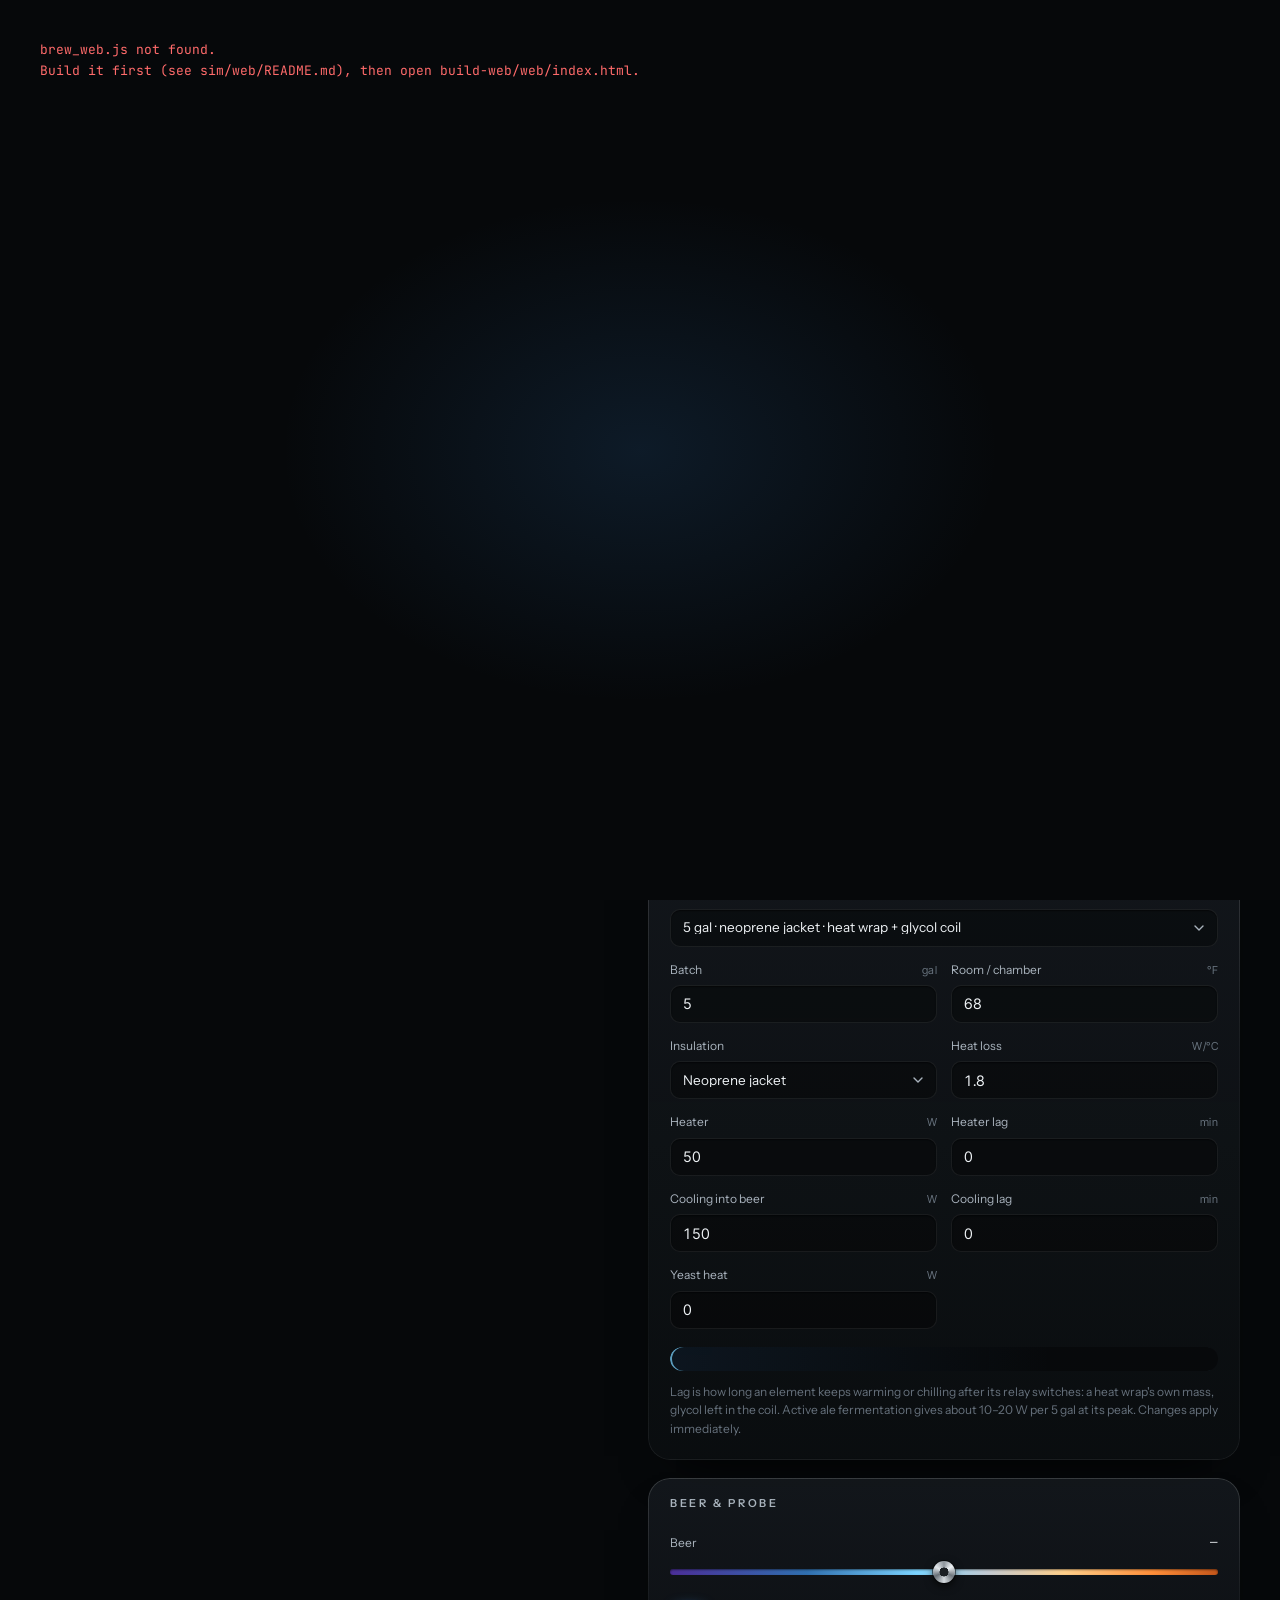
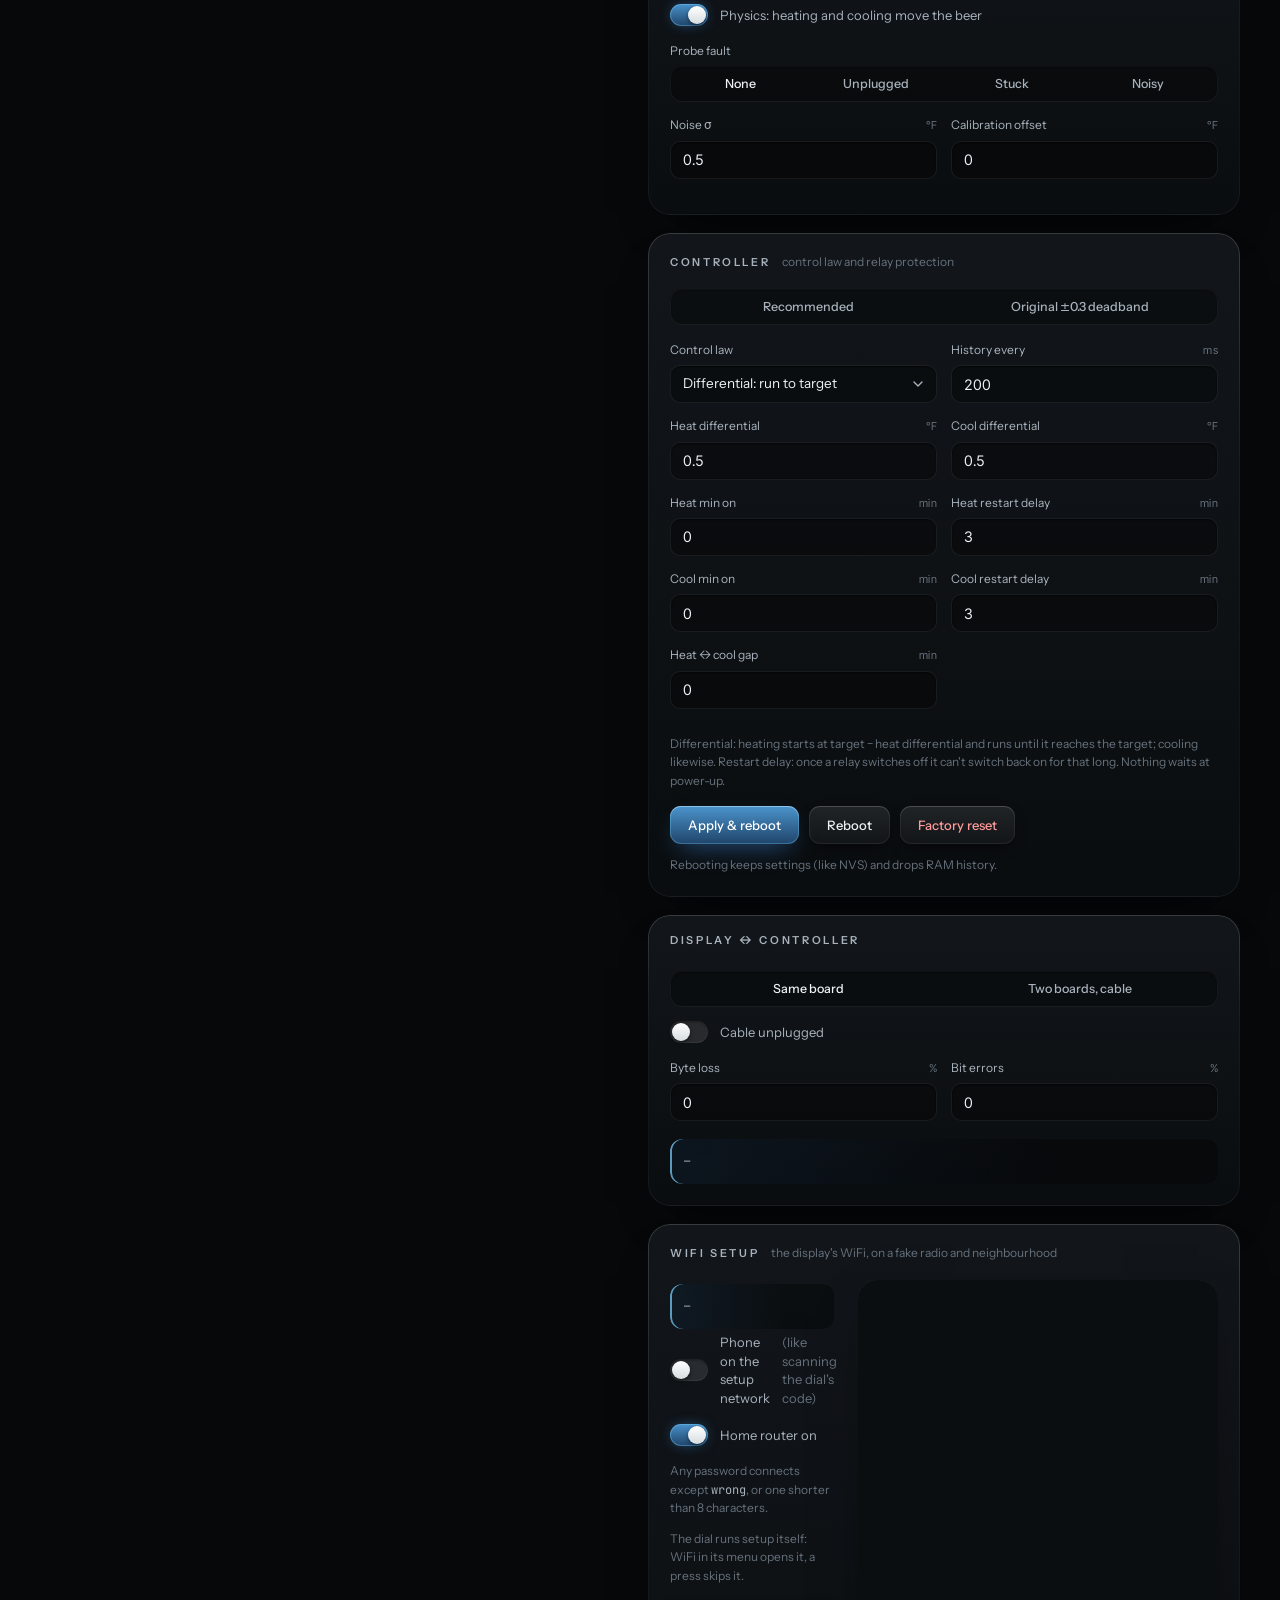
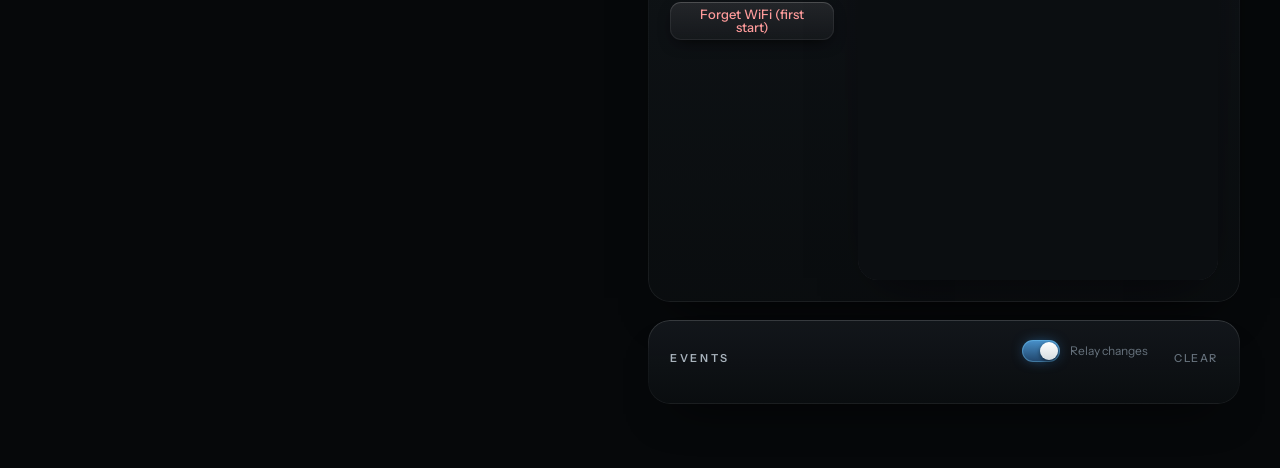
==== commit 21899245: "Take benchmarking out of the web harness and production firmware The user asked to drop the web harn" ====
--- a/sim/web/index.html
+++ b/sim/web/index.html
@@ -88,7 +88,6 @@
         <button data-style="hairline" class="on">Hairline</button>
         <button data-style="mist">Mist</button>
       </div>
-
       <span class="deck-round">
         <button id="ccw5" class="chip">−5</button>
         <button id="bounce" class="chip" title="One raw encoder count (half a detent): should do nothing">½ detent</button>
@@ -246,25 +245,6 @@
       <p class="readout" id="link-stats">–</p>
     </article>
 
-    <article class="card" id="c-perf">
-      <header class="card-h"><h2>Performance</h2><span class="card-sub">display throttling and the UI benchmark</span></header>
-      <div class="field"><label for="throttle">Throttling</label>
-        <select id="throttle"></select></div>
-      <p class="readout" id="throttle-note">–</p>
-      <div class="bench-actions">
-        <button id="bench-run" class="btn primary">Run benchmark</button>
-        <label class="switch-row"><input type="checkbox" class="switch" id="bench-instant"> Instant (don't play it)</label>
-      </div>
-      <p class="readout" id="bench-status" hidden></p>
-      <table class="bench" id="bench-table" hidden>
-        <thead><tr><th>phase</th><th>fps</th><th>ms/frame</th><th>rendered px</th><th>invalidated px</th></tr></thead>
-        <tbody></tbody>
-      </table>
-      <p class="readout">The same script as <code>tools/device_bench.py</code> (idle, knob up and down, menu, full
-        redraw), under the selected throttling. Pixel counts per frame are exact; fps and ms come from the profile.
-        It plays on the dial (~33 s); "Instant" runs it at once and jumps the dial about a minute ahead.</p>
-    </article>
-
     <article class="card wide" id="c-wifi">
       <header class="card-h"><h2>WiFi setup</h2><span class="card-sub">the display's WiFi, on a fake radio and neighbourhood</span></header>
       <div class="wifi">
--- a/sim/web/style.css
+++ b/sim/web/style.css
@@ -623,11 +623,3 @@
             text-align: center; color: var(--text-3); font-size: 13px; }
 .wifi-off strong { color: var(--text-2); font-weight: 500; font-size: 14px; }
 @media (max-width: 860px) { .wifi { grid-template-columns: minmax(0, 1fr); } .wifi-phone { margin: 0 auto; } }
-
-/* benchmark card */
-table.bench { width: 100%; border-collapse: collapse; margin: 12px 0 4px; font: 12px/1.4 var(--f-mono); }
-table.bench th { color: var(--text-3); font: 500 11px var(--f-ui); }
-table.bench th, table.bench td { text-align: right; padding: 3px 6px; border-bottom: 1px solid var(--hair); }
-table.bench td { color: var(--text-2); }
-table.bench th:first-child, table.bench td:first-child { text-align: left; }
-.bench-actions { display: flex; align-items: center; gap: 14px; flex-wrap: wrap; margin-top: 10px; }
